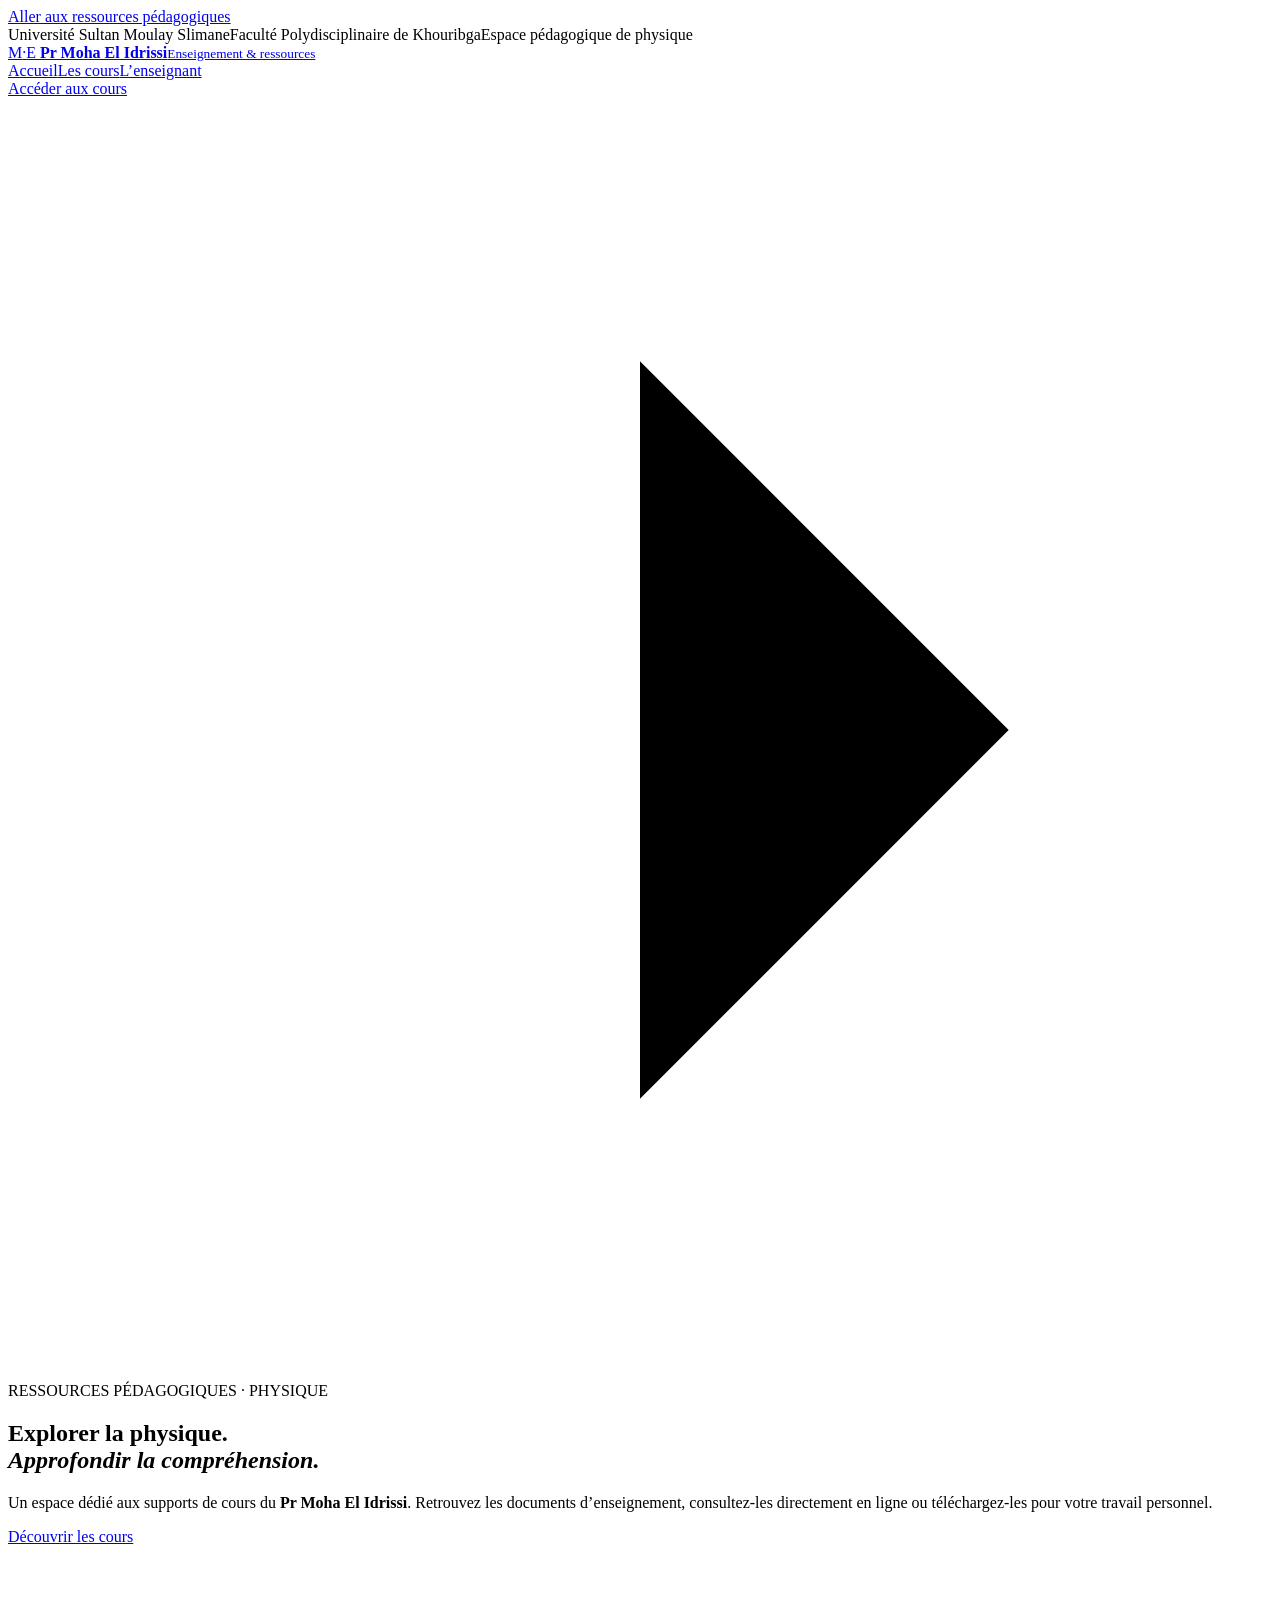
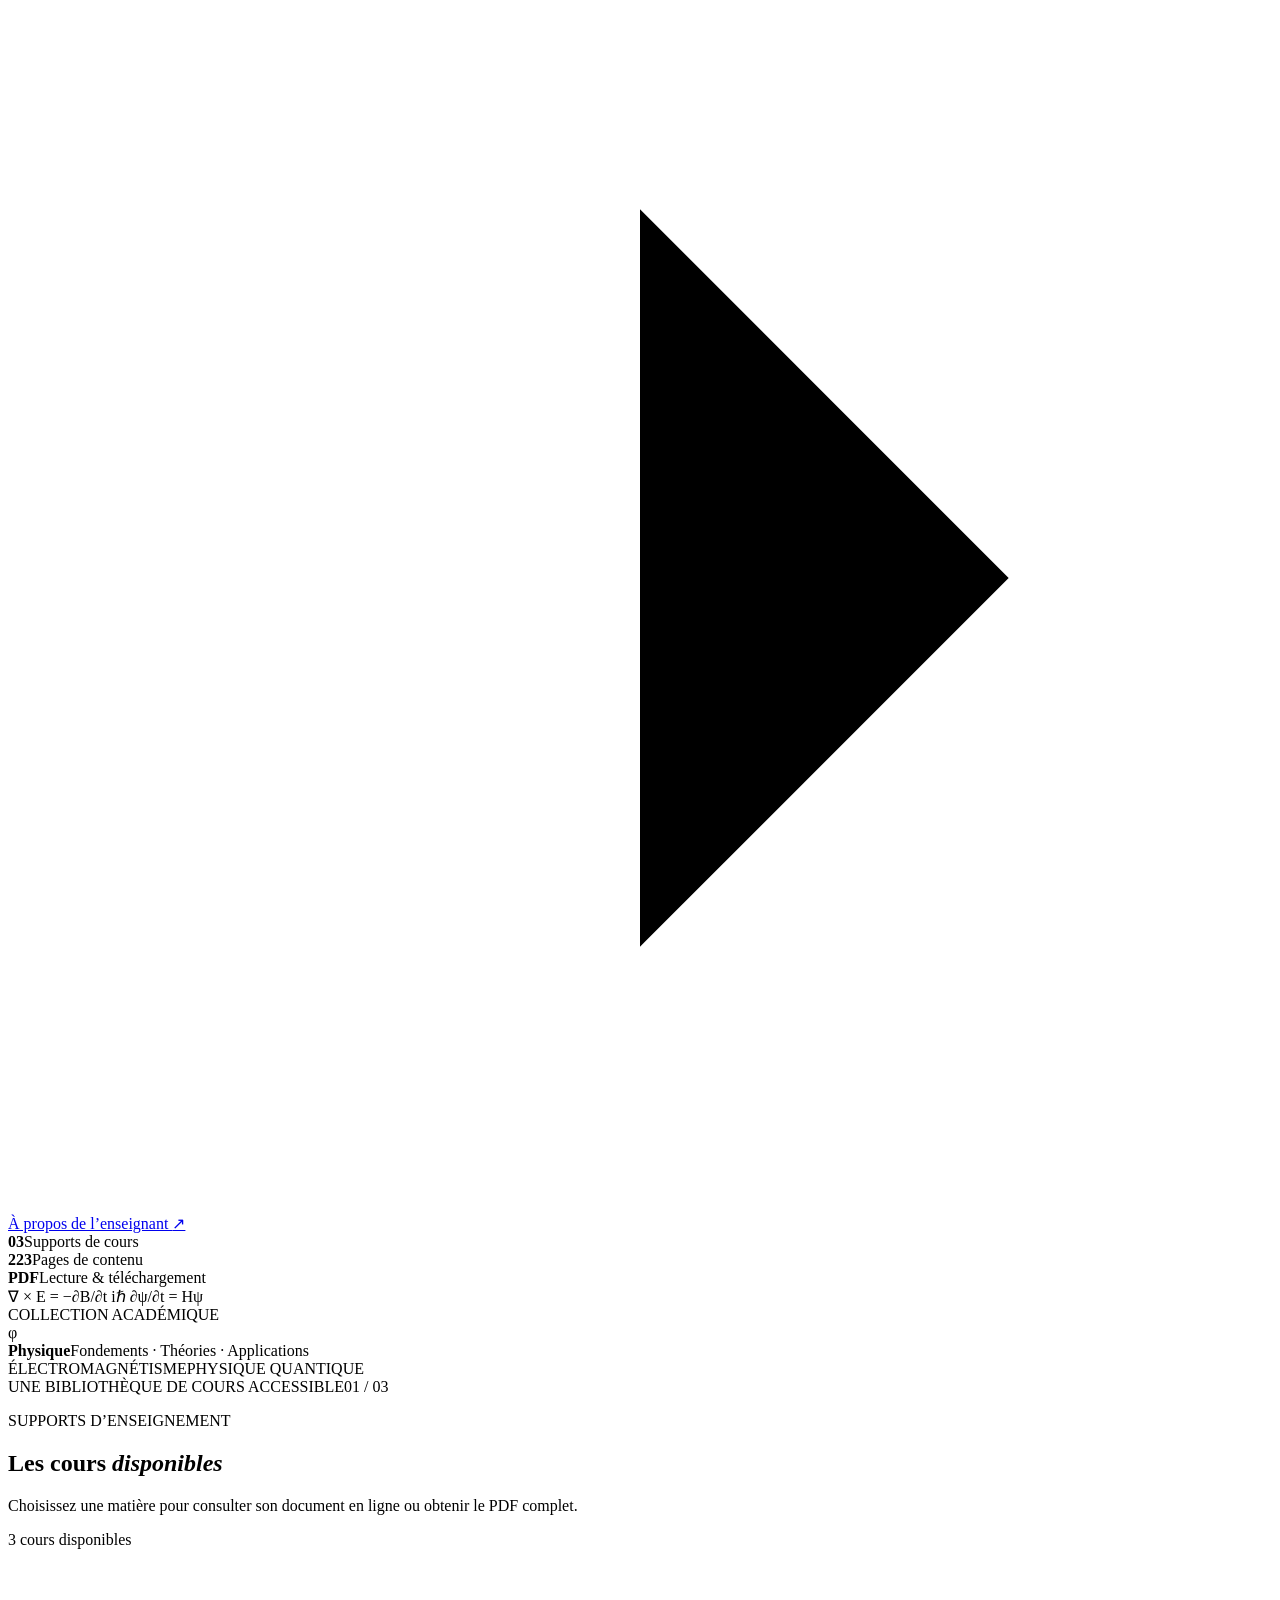
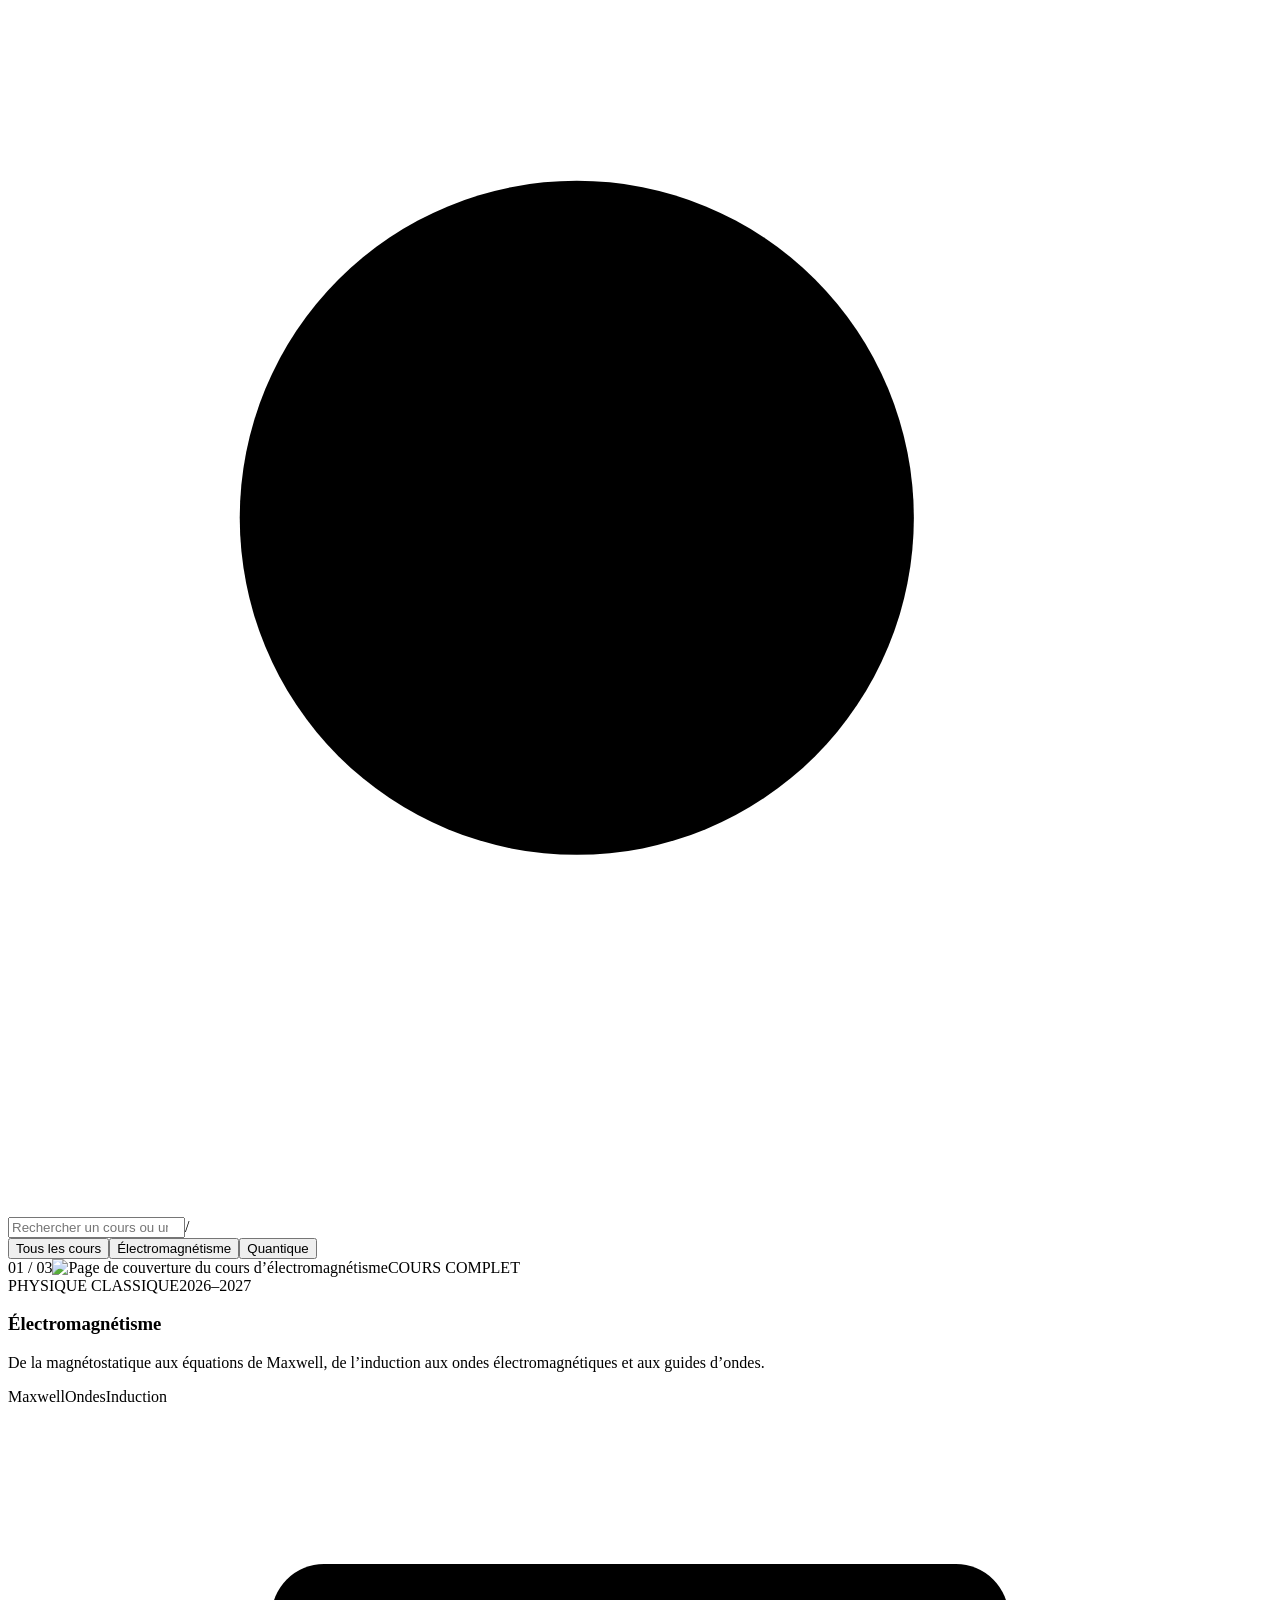
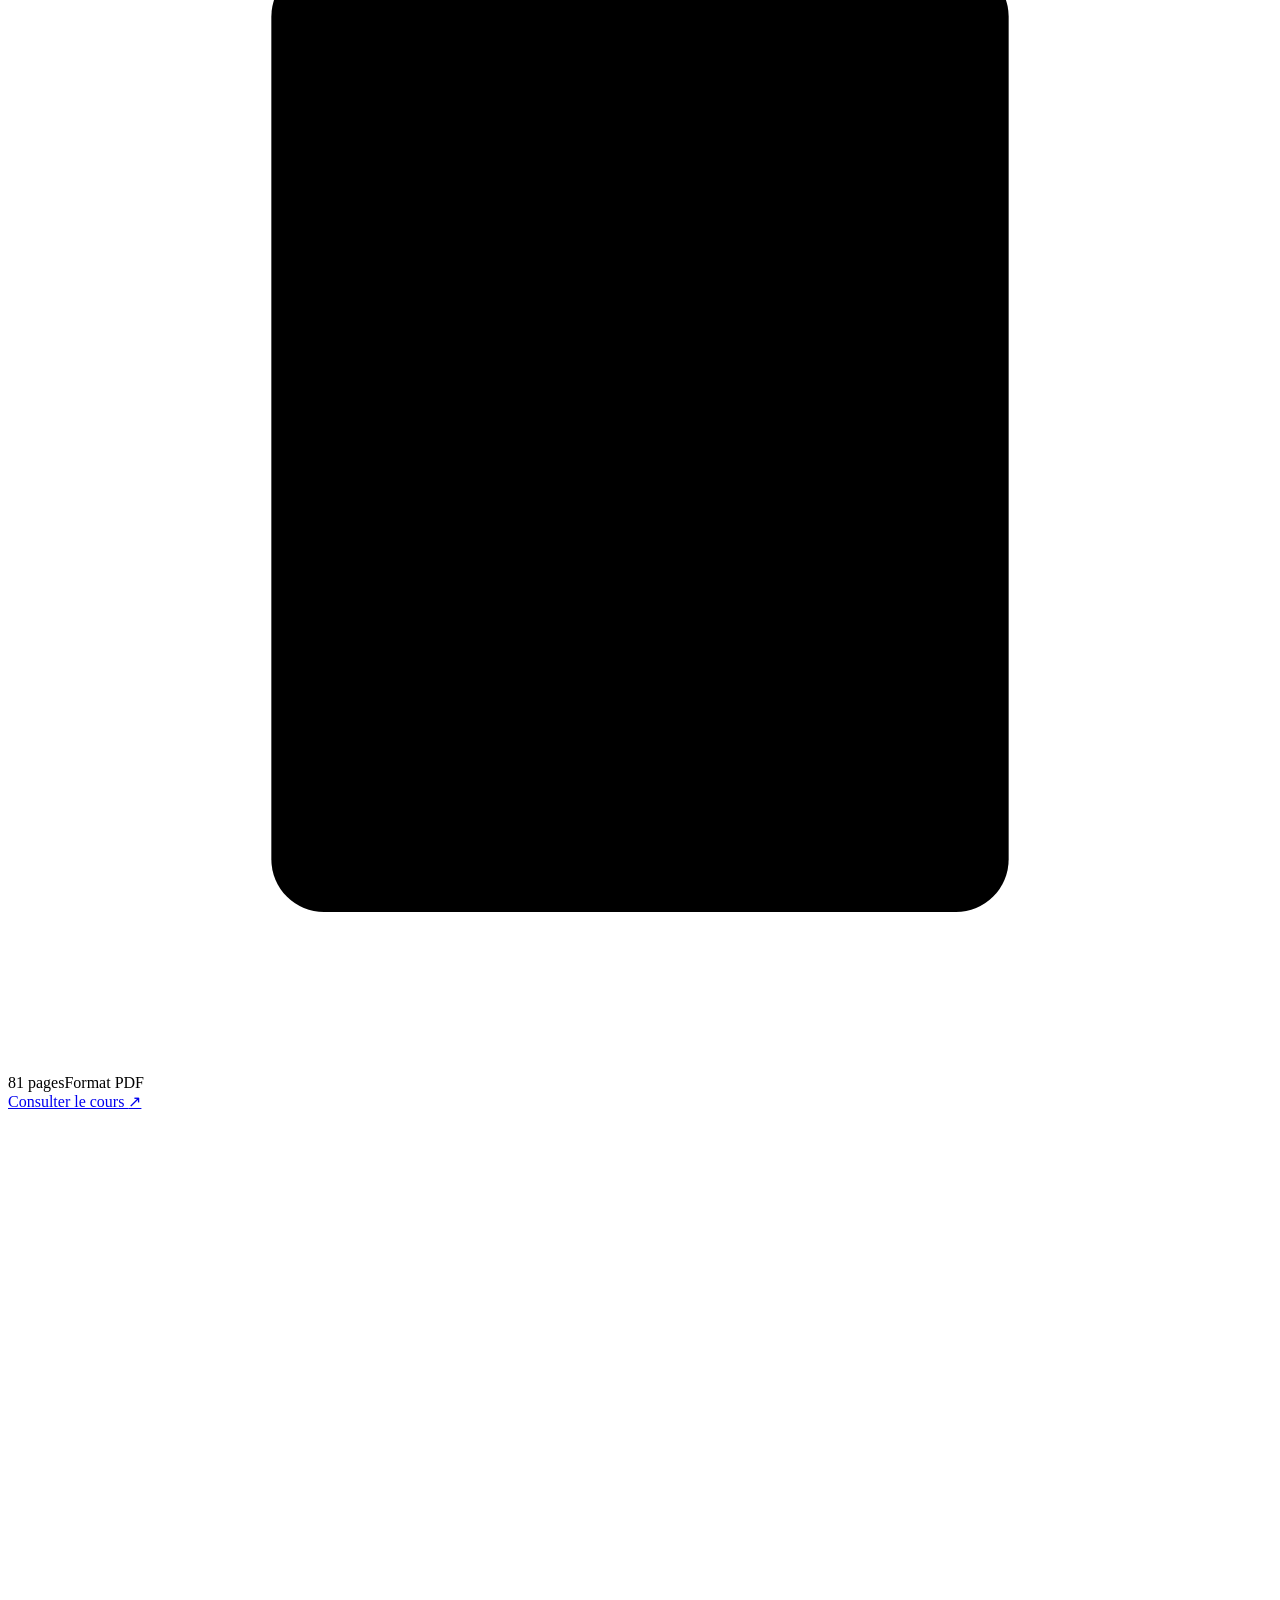
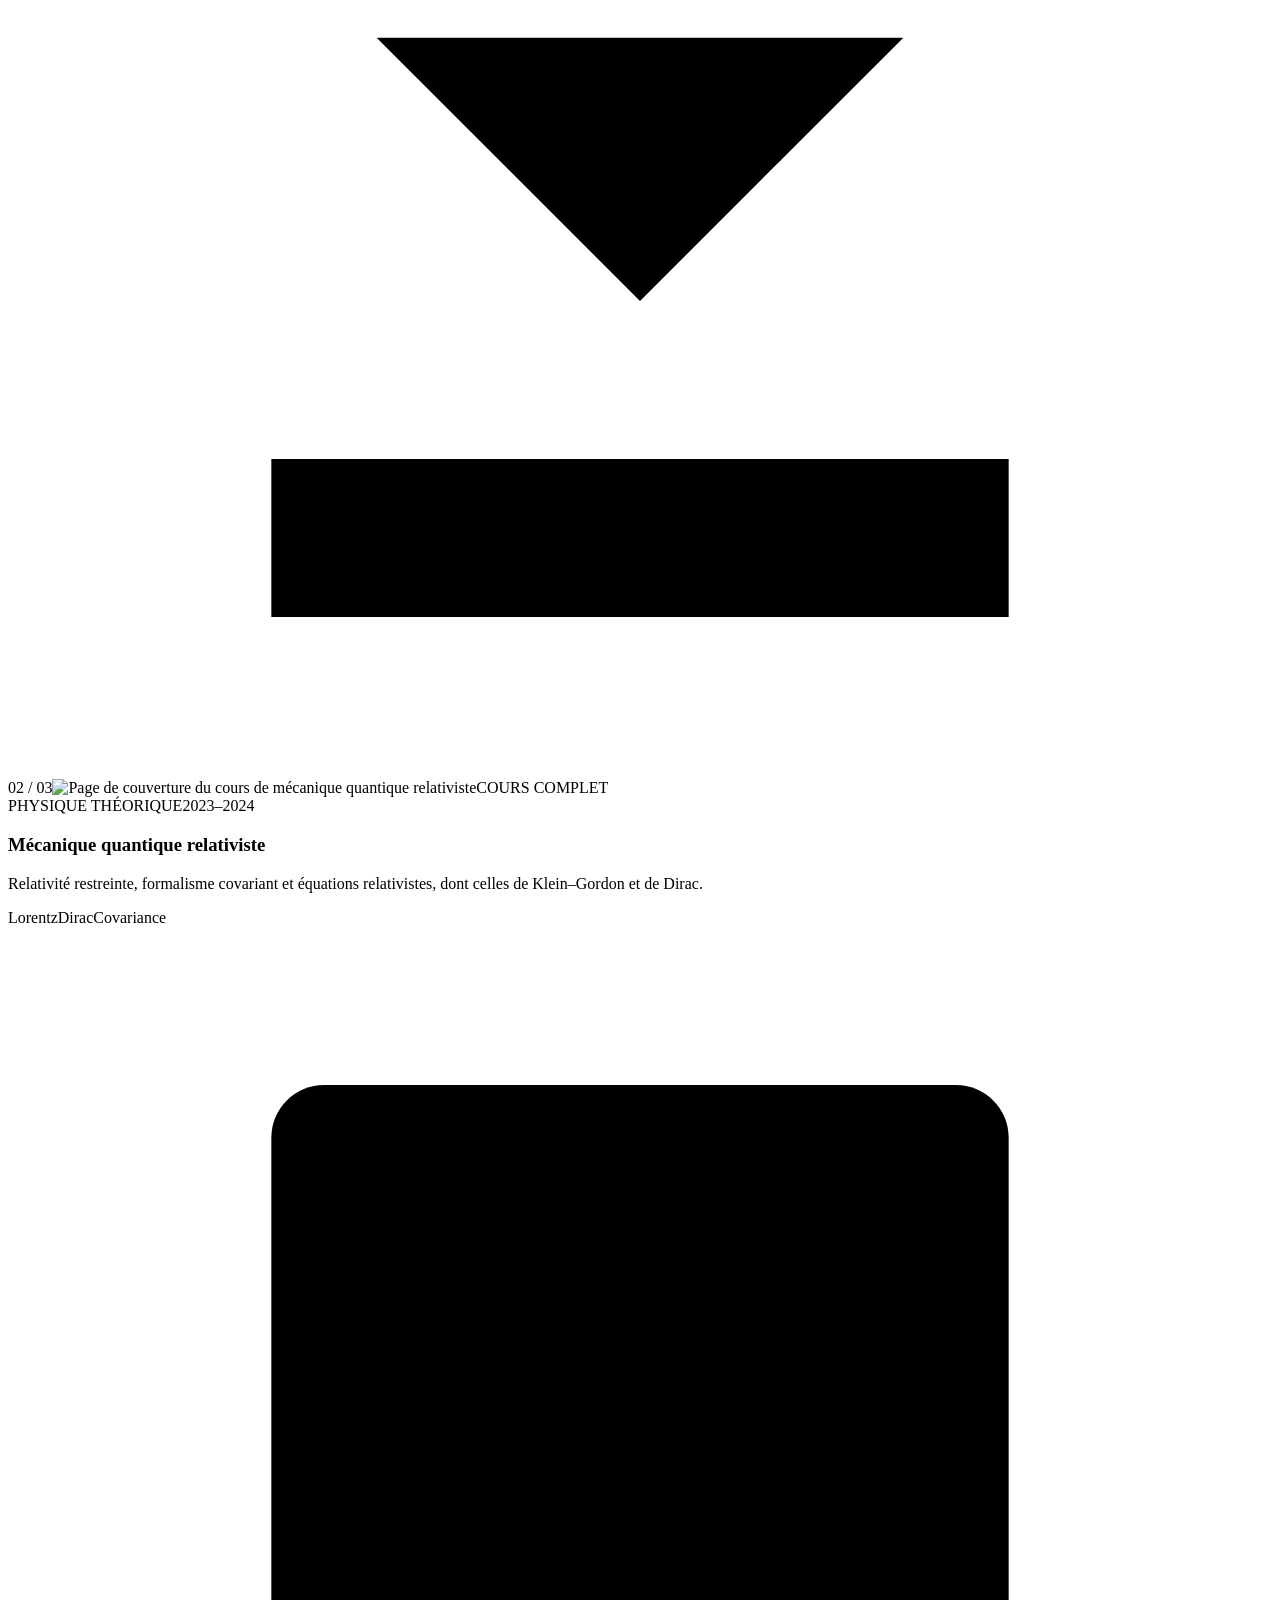
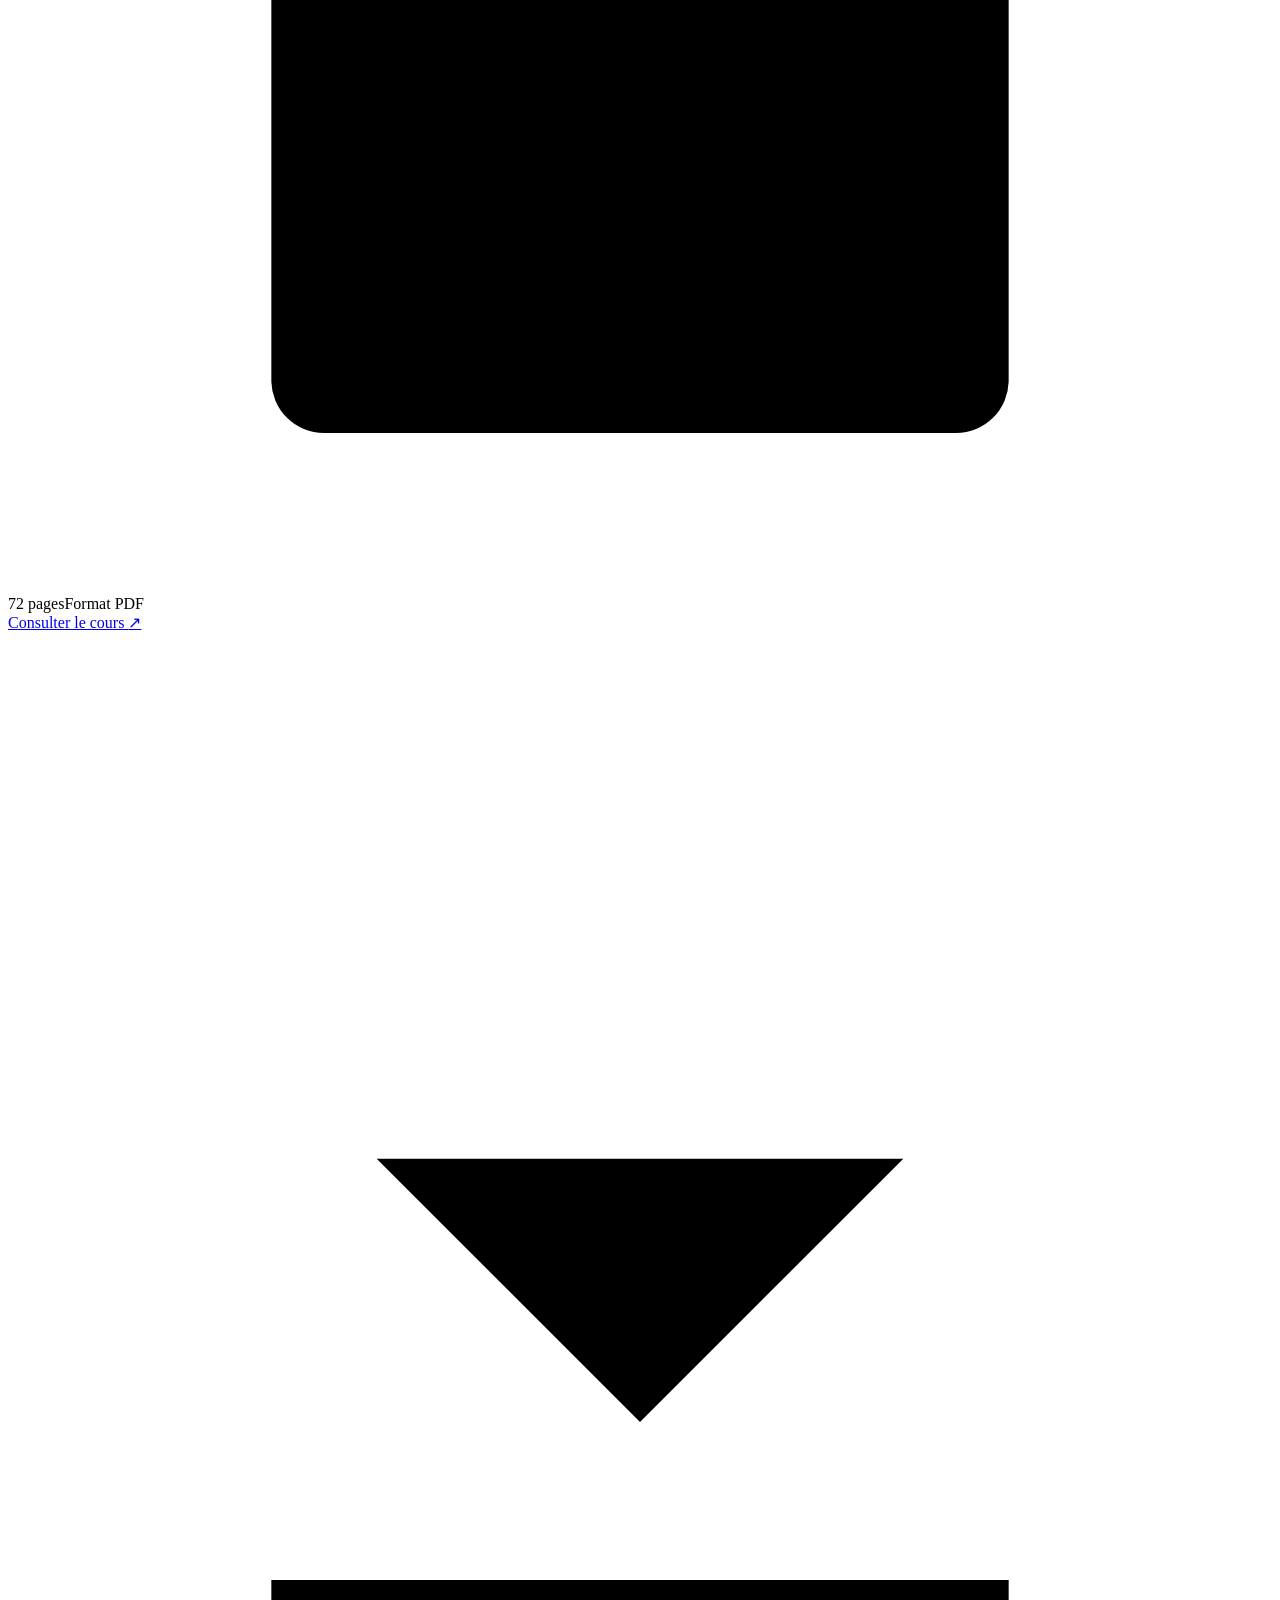
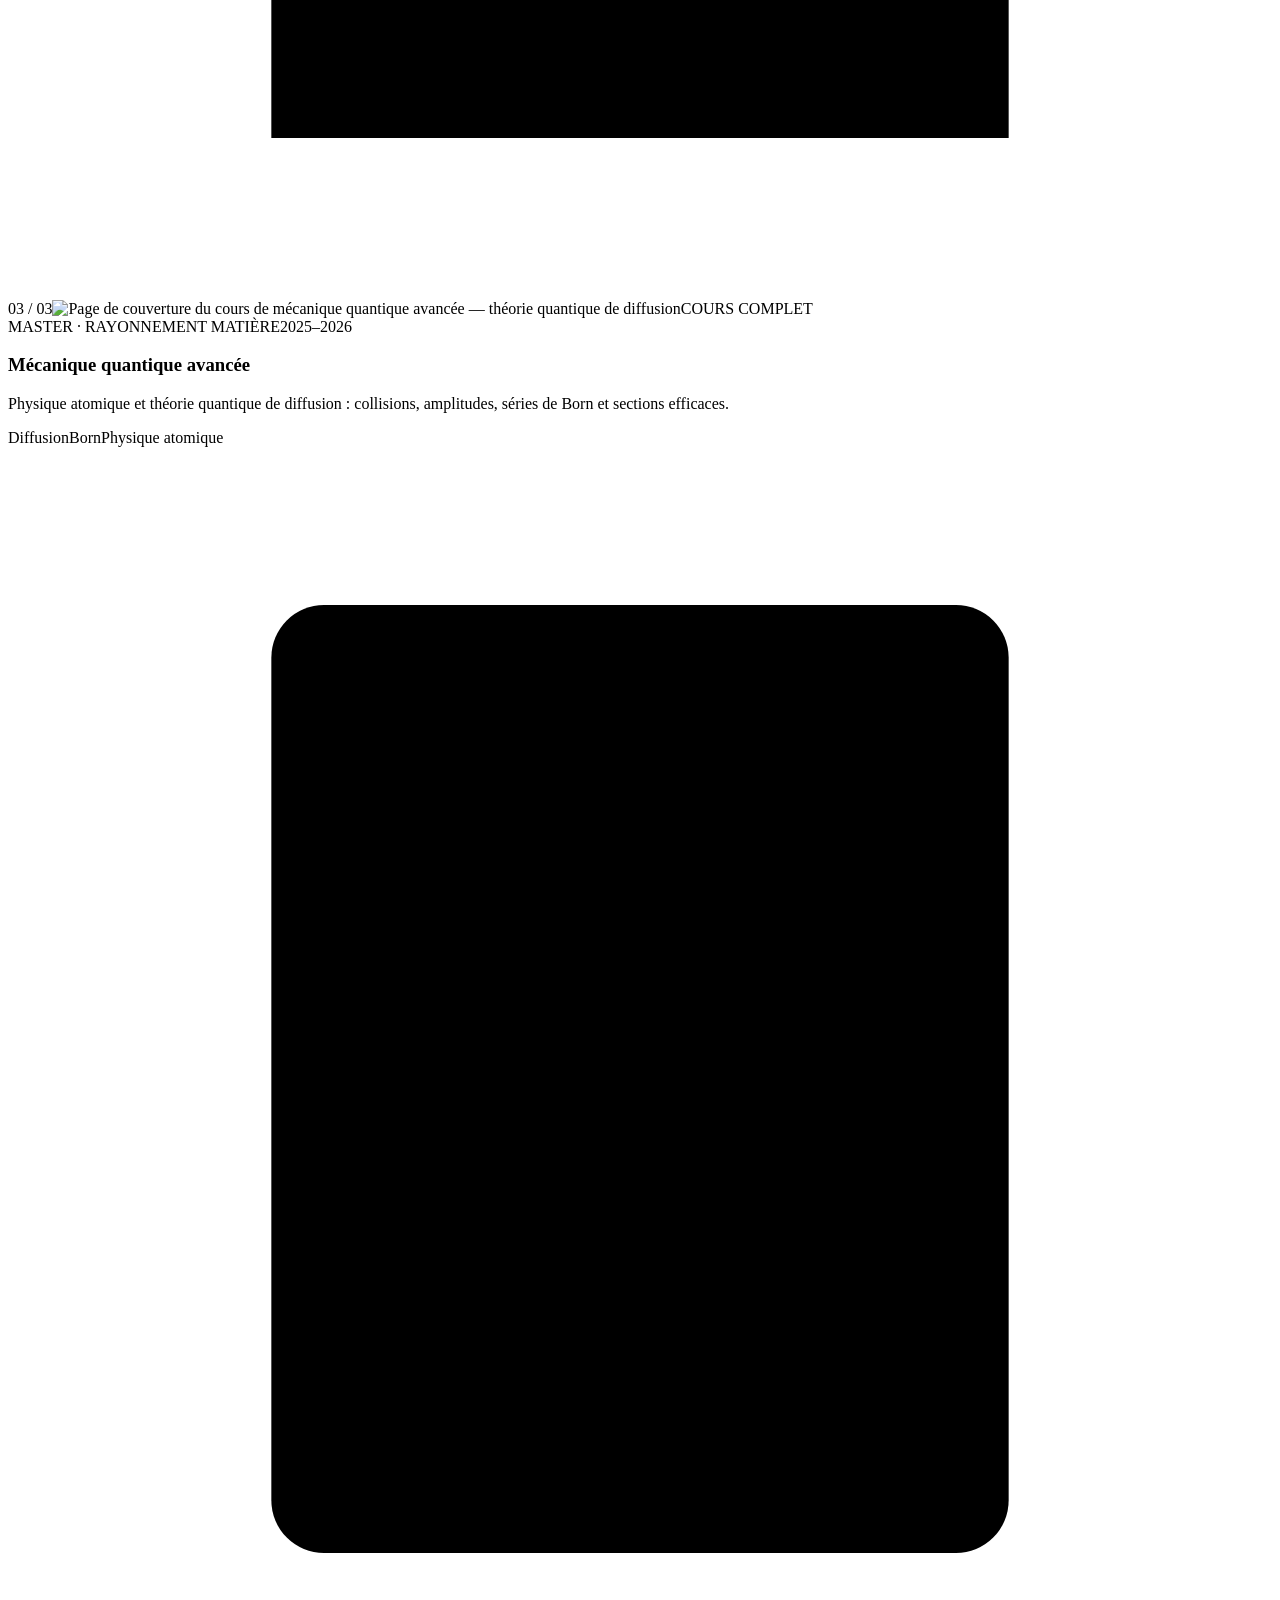
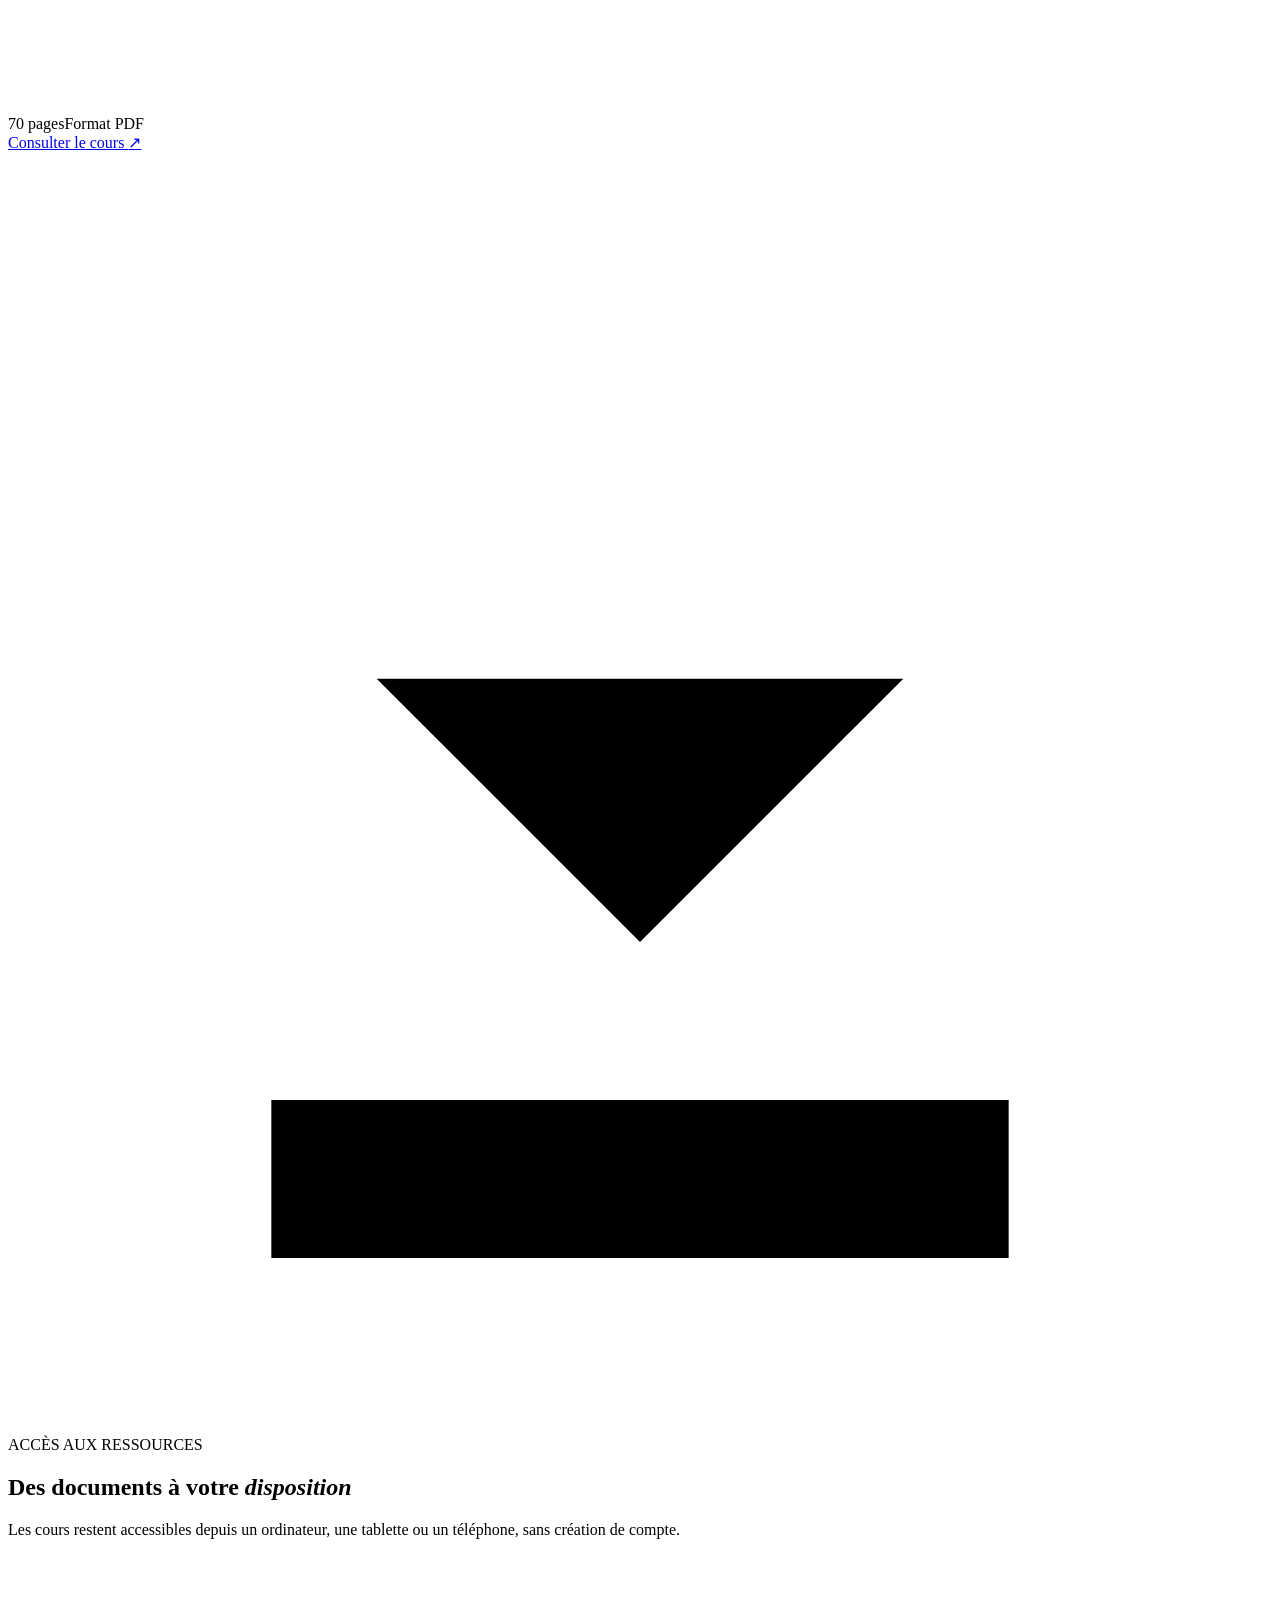
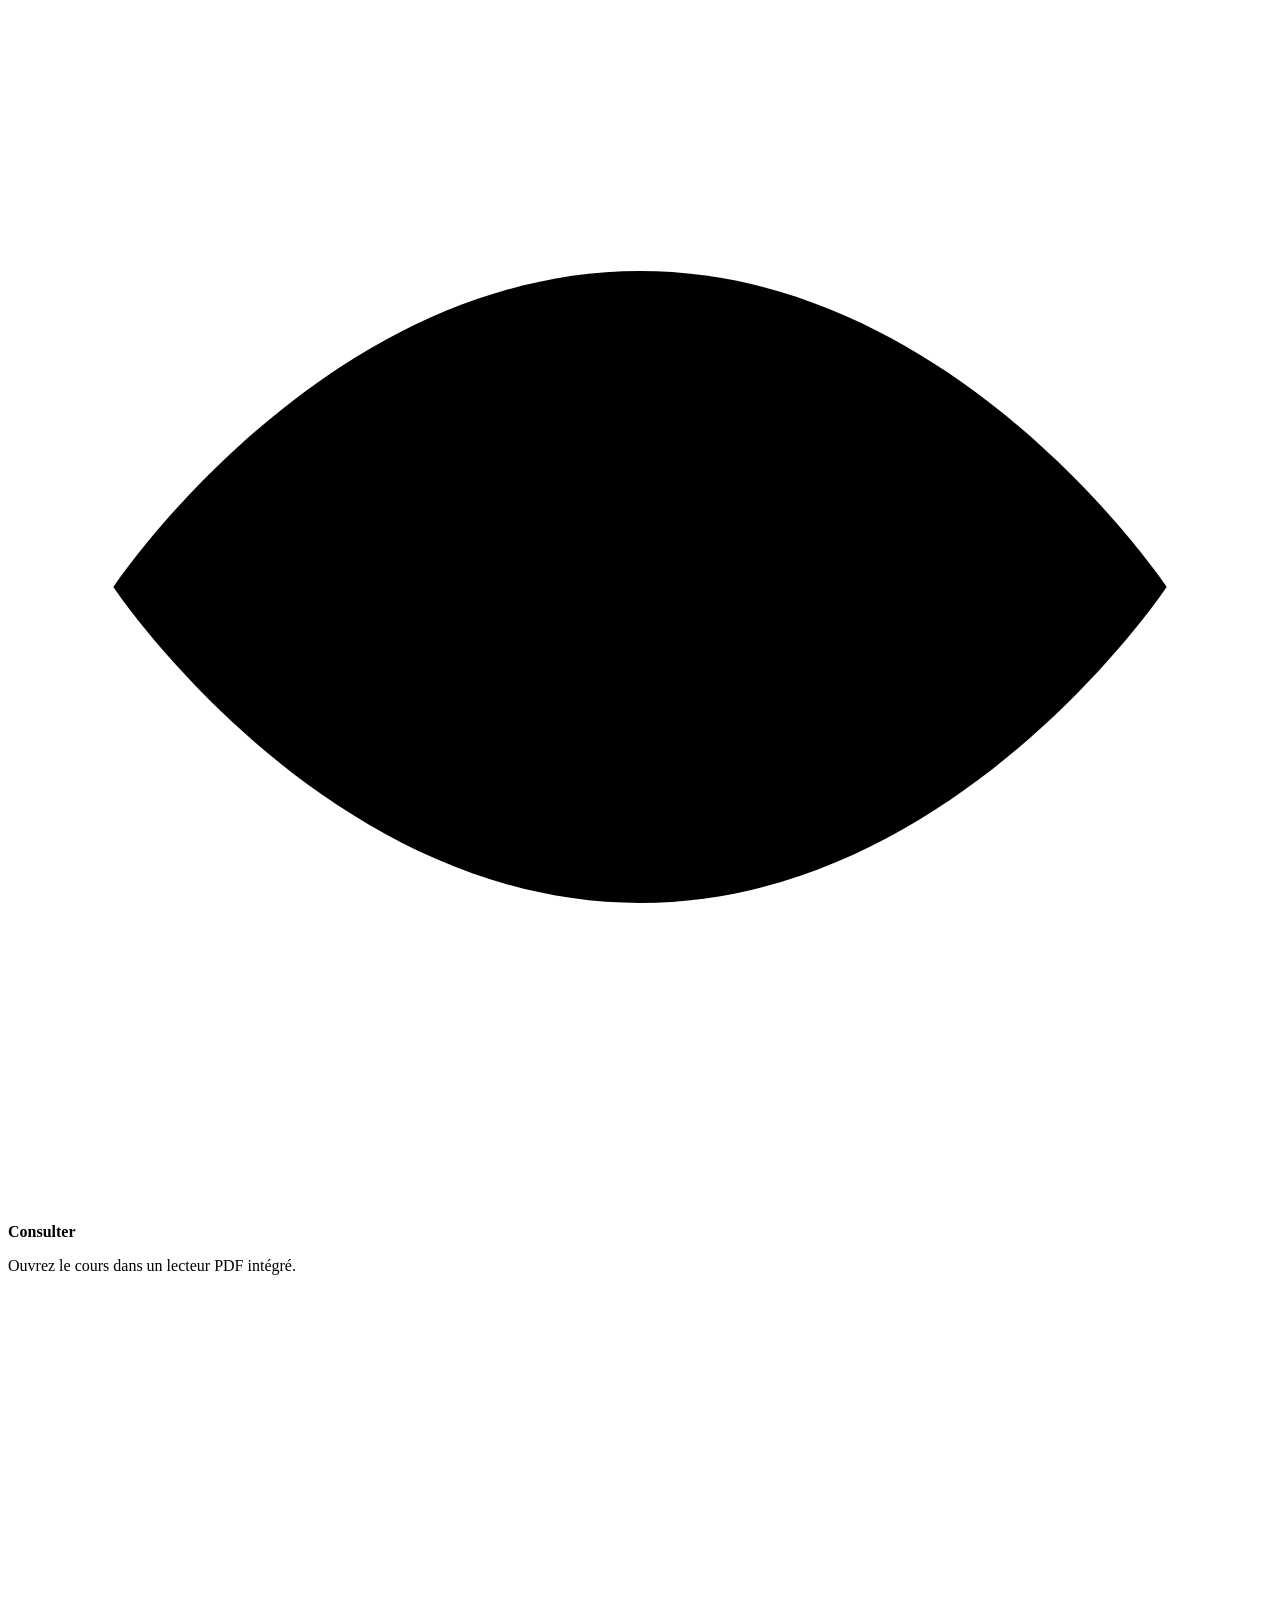
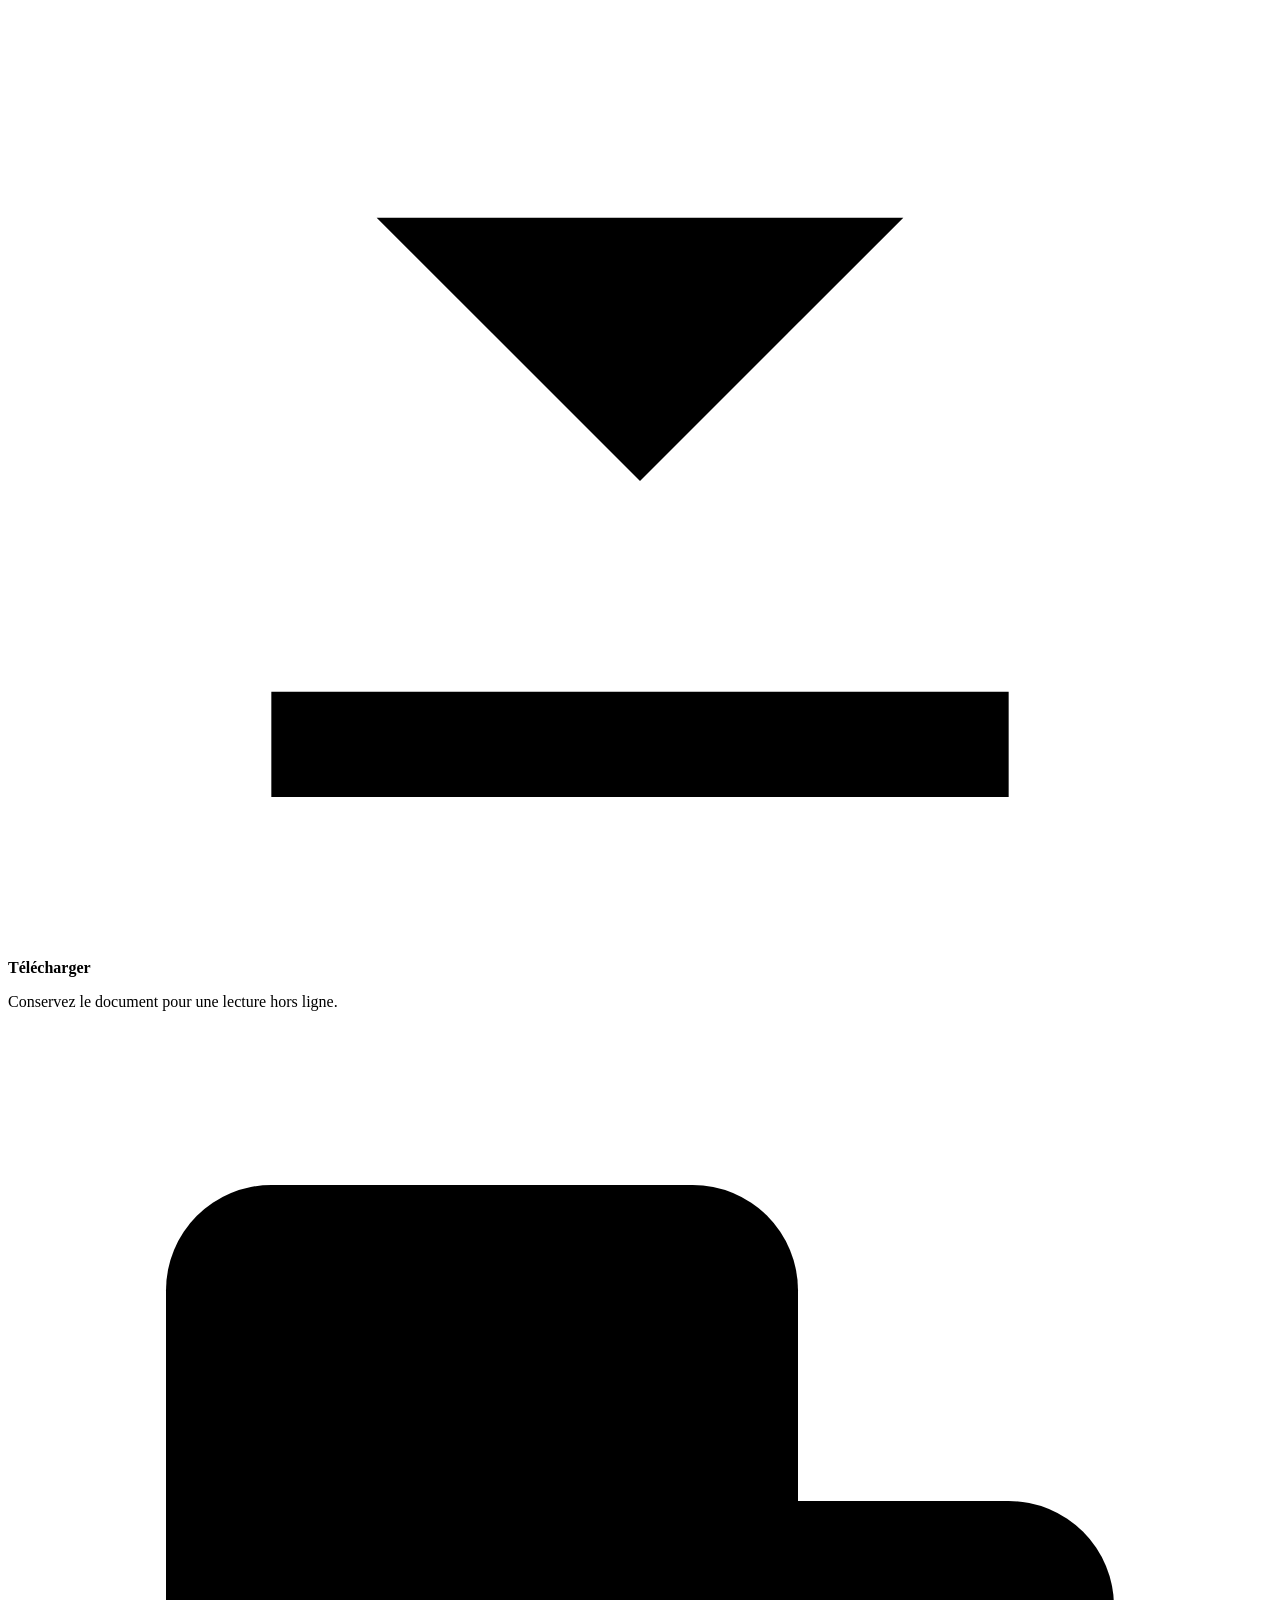
==== index.html @ 34d7238b "Ajouter index.html du portail académique" ====
<!doctype html>
<html lang="fr">
<head>
  <meta charset="utf-8">
  <meta name="viewport" content="width=device-width, initial-scale=1">
  <meta name="theme-color" content="#10263f">
  <meta name="description" content="Ressources pédagogiques de physique du Pr Moha El Idrissi : électromagnétisme, mécanique quantique relativiste et mécanique quantique avancée. Consulter et télécharger les cours PDF.">
  <title>Pr Moha El Idrissi | Cours et ressources de physique</title>
  <link rel="icon" type="image/svg+xml" href="favicon.svg">
  <link rel="stylesheet" href="assets/style.css">
  <script src="assets/main.js" defer></script>
</head>
<body>
  <a class="skip-link" href="#cours">Aller aux ressources pédagogiques</a>
  <div class="topbar"><div class="container topbar-inner"><span>Université Sultan Moulay Slimane</span><span class="topbar-dot" aria-hidden="true"></span><span>Faculté Polydisciplinaire de Khouribga</span><span class="topbar-right">Espace pédagogique de physique</span></div></div>
  <header class="site-header">
    <nav class="container nav" aria-label="Navigation principale">
      <a class="brand" href="index.html" aria-label="Accueil — Pr Moha El Idrissi">
        <span class="brand-symbol" aria-hidden="true">M<span>·</span>E</span>
        <span class="brand-text"><strong>Pr Moha El Idrissi</strong><small>Enseignement &amp; ressources</small></span>
      </a>
      <div class="nav-links"><a href="#accueil">Accueil</a><a href="#cours">Les cours</a><a href="#enseignant">L’enseignant</a></div>
      <a class="nav-action" href="#cours">Accéder aux cours <svg viewBox="0 0 24 24" aria-hidden="true"><path d="m5 12h14m-7-7 7 7-7 7"/></svg></a>
    </nav>
  </header>
  <main>
    <section class="hero" id="accueil" aria-labelledby="hero-title">
      <div class="container hero-grid">
        <div class="hero-copy">
          <p class="eyebrow"><span class="eyebrow-line"></span> RESSOURCES PÉDAGOGIQUES · PHYSIQUE</p>
          <h1 id="hero-title">Explorer la physique.<br><em>Approfondir la compréhension.</em></h1>
          <p class="hero-description">Un espace dédié aux supports de cours du <strong>Pr Moha El Idrissi</strong>. Retrouvez les documents d’enseignement, consultez-les directement en ligne ou téléchargez-les pour votre travail personnel.</p>
          <div class="hero-cta"><a class="btn btn-primary" href="#cours">Découvrir les cours <svg viewBox="0 0 24 24" aria-hidden="true"><path d="m5 12h14m-7-7 7 7-7 7"/></svg></a><a class="text-link" href="#enseignant">À propos de l’enseignant <span aria-hidden="true">↗</span></a></div>
          <div class="hero-stats" aria-label="Ressources disponibles"><div><strong>03</strong><span>Supports de cours</span></div><div class="stat-divider"></div><div><strong>223</strong><span>Pages de contenu</span></div><div class="stat-divider"></div><div><strong>PDF</strong><span>Lecture &amp; téléchargement</span></div></div>
        </div>
        <div class="hero-art" aria-label="Illustration de la collection de cours de physique">
          <div class="science-grid" aria-hidden="true"></div>
          <div class="orbit orbit-one" aria-hidden="true"></div><div class="orbit orbit-two" aria-hidden="true"></div>
          <span class="hero-formula hero-formula-one" aria-hidden="true">∇ × E = −∂B/∂t</span>
          <span class="hero-formula hero-formula-two" aria-hidden="true">iℏ ∂ψ/∂t = Hψ</span>
          <div class="hero-art-center"><span class="hero-art-mini">COLLECTION ACADÉMIQUE</span><div class="hero-art-icon" aria-hidden="true">φ</div><strong>Physique</strong><span>Fondements · Théories · Applications</span></div>
          <span class="art-corner art-corner-tl" aria-hidden="true"></span><span class="art-corner art-corner-br" aria-hidden="true"></span>
          <div class="hero-art-foot"><span>ÉLECTROMAGNÉTISME</span><span>PHYSIQUE QUANTIQUE</span></div>
        </div>
      </div>
    </section>
    <div class="section-rule container"><span>UNE BIBLIOTHÈQUE DE COURS ACCESSIBLE</span><span class="rule-line" aria-hidden="true"></span><span>01 / 03</span></div>
    <section class="courses-section" id="cours" aria-labelledby="courses-title">
      <div class="container">
        <div class="section-header"><div><p class="section-kicker">SUPPORTS D’ENSEIGNEMENT</p><h2 id="courses-title">Les cours <em>disponibles</em></h2><p>Choisissez une matière pour consulter son document en ligne ou obtenir le PDF complet.</p></div><div class="course-count"><span class="count-dot"></span><span id="results-count">3 cours disponibles</span></div></div>
        <div class="controls"><label class="search-box" for="course-search"><svg viewBox="0 0 24 24" aria-hidden="true"><circle cx="10.8" cy="10.8" r="6.4"/><path d="m16 16 5 5"/></svg><input id="course-search" type="search" placeholder="Rechercher un cours ou un thème…" autocomplete="off"><span class="keyboard-tip" aria-hidden="true">/</span></label><div class="filter-tabs" role="group" aria-label="Filtrer les cours"><button class="filter is-active" data-filter="tous" aria-pressed="true">Tous les cours</button><button class="filter" data-filter="electromagnetisme" aria-pressed="false">Électromagnétisme</button><button class="filter" data-filter="quantique" aria-pressed="false">Quantique</button></div></div>
        <div class="courses-grid" id="courses-grid">
          <article class="course-card" data-category="electromagnetisme" data-search="électromagnétisme electromagnetisme magnétostatique induction maxwell ondes optique guide d'ondes diélectrique">
            <div class="card-cover card-cover-blue"><span class="cover-index">01 / 03</span><img src="assets/couverture-electromagnetisme.svg" alt="Page de couverture du cours d’électromagnétisme" loading="lazy" width="565" height="800"><span class="cover-badge">COURS COMPLET</span></div>
            <div class="card-body"><div class="card-topline"><span class="discipline">PHYSIQUE CLASSIQUE</span><span class="year">2026–2027</span></div><h3>Électromagnétisme</h3><p>De la magnétostatique aux équations de Maxwell, de l’induction aux ondes électromagnétiques et aux guides d’ondes.</p><div class="tags"><span>Maxwell</span><span>Ondes</span><span>Induction</span></div><div class="card-meta"><span><svg viewBox="0 0 24 24" aria-hidden="true"><rect x="5" y="3" width="14" height="18" rx="1"/><path d="M8 8h8M8 12h8"/></svg> 81 pages</span><span>Format PDF</span></div><div class="card-actions"><a class="card-read" href="lecteur.html?cours=electromagnetisme">Consulter le cours <span aria-hidden="true">↗</span></a><a class="download-icon" href="ressources/cours-electromagnetisme.pdf" download="Cours_Electromagnetisme_Pr_Moha_El_Idrissi.pdf" aria-label="Télécharger le cours d’électromagnétisme au format PDF" title="Télécharger le PDF"><svg viewBox="0 0 24 24" aria-hidden="true"><path d="M12 3v12m-5-5 5 5 5-5M5 18v3h14v-3"/></svg></a></div></div>
          </article>
          <article class="course-card" data-category="quantique" data-search="mécanique quantique relativiste relativité restreinte transformations de lorentz formalisme covariant dirac klein gordon proca weyl">
            <div class="card-cover card-cover-lavender"><span class="cover-index">02 / 03</span><img src="assets/couverture-quantique-relativiste.svg" alt="Page de couverture du cours de mécanique quantique relativiste" loading="lazy" width="565" height="800"><span class="cover-badge">COURS COMPLET</span></div>
            <div class="card-body"><div class="card-topline"><span class="discipline">PHYSIQUE THÉORIQUE</span><span class="year">2023–2024</span></div><h3>Mécanique quantique relativiste</h3><p>Relativité restreinte, formalisme covariant et équations relativistes, dont celles de Klein–Gordon et de Dirac.</p><div class="tags"><span>Lorentz</span><span>Dirac</span><span>Covariance</span></div><div class="card-meta"><span><svg viewBox="0 0 24 24" aria-hidden="true"><rect x="5" y="3" width="14" height="18" rx="1"/><path d="M8 8h8M8 12h8"/></svg> 72 pages</span><span>Format PDF</span></div><div class="card-actions"><a class="card-read" href="lecteur.html?cours=quantique-relativiste">Consulter le cours <span aria-hidden="true">↗</span></a><a class="download-icon" href="ressources/cours-mecanique-quantique-relativiste.pdf" download="Cours_Mecanique_Quantique_Relativiste_Pr_Moha_El_Idrissi.pdf" aria-label="Télécharger le cours de mécanique quantique relativiste au format PDF" title="Télécharger le PDF"><svg viewBox="0 0 24 24" aria-hidden="true"><path d="M12 3v12m-5-5 5 5 5-5M5 18v3h14v-3"/></svg></a></div></div>
          </article>
          <article class="course-card" data-category="quantique" data-search="mécanique quantique avancée theorie theorie quantique de diffusion physique atomique hydrogen schrödinger collision section efficace born lippmann schwinger rayonnement matière">
            <div class="card-cover card-cover-sand"><span class="cover-index">03 / 03</span><img src="assets/couverture-quantique-avancee.svg" alt="Page de couverture du cours de mécanique quantique avancée — théorie quantique de diffusion" loading="lazy" width="565" height="800"><span class="cover-badge">COURS COMPLET</span></div>
            <div class="card-body"><div class="card-topline"><span class="discipline">MASTER · RAYONNEMENT MATIÈRE</span><span class="year">2025–2026</span></div><h3>Mécanique quantique avancée</h3><p>Physique atomique et théorie quantique de diffusion : collisions, amplitudes, séries de Born et sections efficaces.</p><div class="tags"><span>Diffusion</span><span>Born</span><span>Physique atomique</span></div><div class="card-meta"><span><svg viewBox="0 0 24 24" aria-hidden="true"><rect x="5" y="3" width="14" height="18" rx="1"/><path d="M8 8h8M8 12h8"/></svg> 70 pages</span><span>Format PDF</span></div><div class="card-actions"><a class="card-read" href="lecteur.html?cours=quantique-avancee">Consulter le cours <span aria-hidden="true">↗</span></a><a class="download-icon" href="ressources/cours-mecanique-quantique-avancee.pdf" download="Cours_Mecanique_Quantique_Avancee_Pr_Moha_El_Idrissi.pdf" aria-label="Télécharger le cours de mécanique quantique avancée au format PDF" title="Télécharger le PDF"><svg viewBox="0 0 24 24" aria-hidden="true"><path d="M12 3v12m-5-5 5 5 5-5M5 18v3h14v-3"/></svg></a></div></div>
          </article>
        </div>
        <p class="empty-results" id="empty-results" hidden>Aucun cours ne correspond à cette recherche. Essayez un autre terme.</p>
      </div>
    </section>
    <section class="usage-section" aria-labelledby="usage-title"><div class="container"><div class="usage-top"><div><p class="section-kicker">ACCÈS AUX RESSOURCES</p><h2 id="usage-title">Des documents à votre <em>disposition</em></h2></div><p>Les cours restent accessibles depuis un ordinateur, une tablette ou un téléphone, sans création de compte.</p></div><div class="usage-grid"><div class="usage-item"><div class="usage-icon"><svg viewBox="0 0 24 24" aria-hidden="true"><path d="M2 12s4-6 10-6 10 6 10 6-4 6-10 6-10-6-10-6Z"/><circle cx="12" cy="12" r="3"/></svg></div><div><strong>Consulter</strong><p>Ouvrez le cours dans un lecteur PDF intégré.</p></div></div><div class="usage-item"><div class="usage-icon"><svg viewBox="0 0 24 24" aria-hidden="true"><path d="M12 3v12m-5-5 5 5 5-5M5 19v2h14v-2"/></svg></div><div><strong>Télécharger</strong><p>Conservez le document pour une lecture hors ligne.</p></div></div><div class="usage-item"><div class="usage-icon"><svg viewBox="0 0 24 24" aria-hidden="true"><rect x="9" y="9" width="12" height="12" rx="2"/><path d="M15 9V5a2 2 0 0 0-2-2H5a2 2 0 0 0-2 2v8a2 2 0 0 0 2 2h4"/></svg></div><div><strong>Partager</strong><p>Transmettez le lien du cours à vos collègues ou étudiants.</p></div></div></div></div></section>
    <section class="about-section" id="enseignant" aria-labelledby="about-title"><div class="container about-grid"><div class="about-symbol" aria-hidden="true"><span>ME</span><small>PHYSIQUE · ENSEIGNEMENT</small></div><div class="about-copy"><p class="section-kicker">L’ENSEIGNANT</p><h2 id="about-title">Pr Moha El Idrissi</h2><p class="about-role">Enseignant-chercheur · Département de Physique-Chimie</p><p>Les supports présentés sur ce portail sont attribués au Pr Moha El Idrissi et portent sur l’électromagnétisme et la mécanique quantique. Les années universitaires indiquées correspondent aux versions fournies.</p><div class="affiliation"><svg viewBox="0 0 24 24" aria-hidden="true"><path d="m3 9 9-5 9 5M5 10v8m5-8v8m4-8v8m5-8v8M3 21h18M2 9h20"/></svg><span>Université Sultan Moulay Slimane<br><strong>Faculté Polydisciplinaire de Khouribga</strong></span></div></div></div></section>
  </main>
  <footer class="footer"><div class="container footer-grid"><div><a class="footer-brand" href="index.html">M<span>·</span>E <small>Pr Moha El Idrissi</small></a><p>Portail de ressources pédagogiques en physique.<br>Documents consultables et téléchargeables au format PDF.</p></div><div class="footer-links"><a href="#cours">Les cours</a><a href="#enseignant">L’enseignant</a><a href="#accueil">Haut de page ↑</a></div></div><div class="container footer-bottom"><span>Documents pédagogiques attribués au Pr Moha El Idrissi.</span><span>Site académique de consultation · <span id="current-year">2026</span></span></div></footer>
</body>
</html>
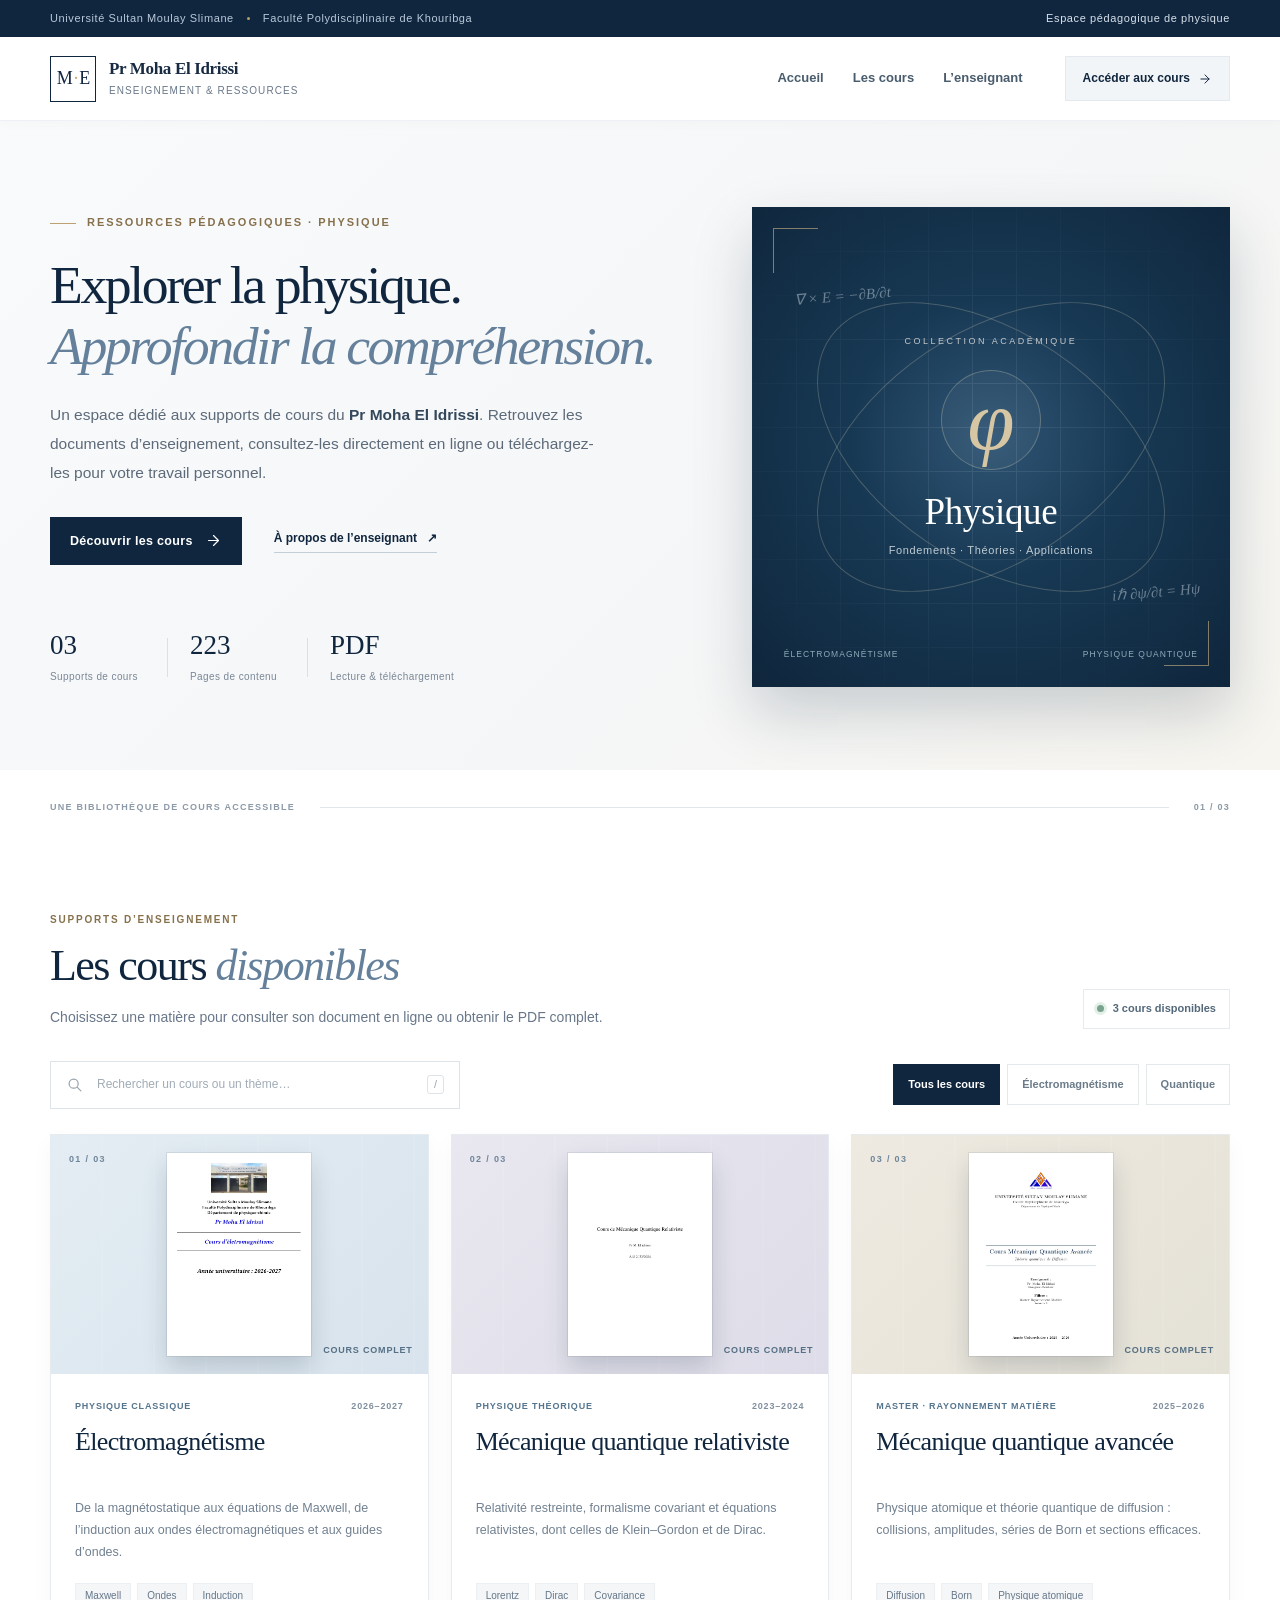
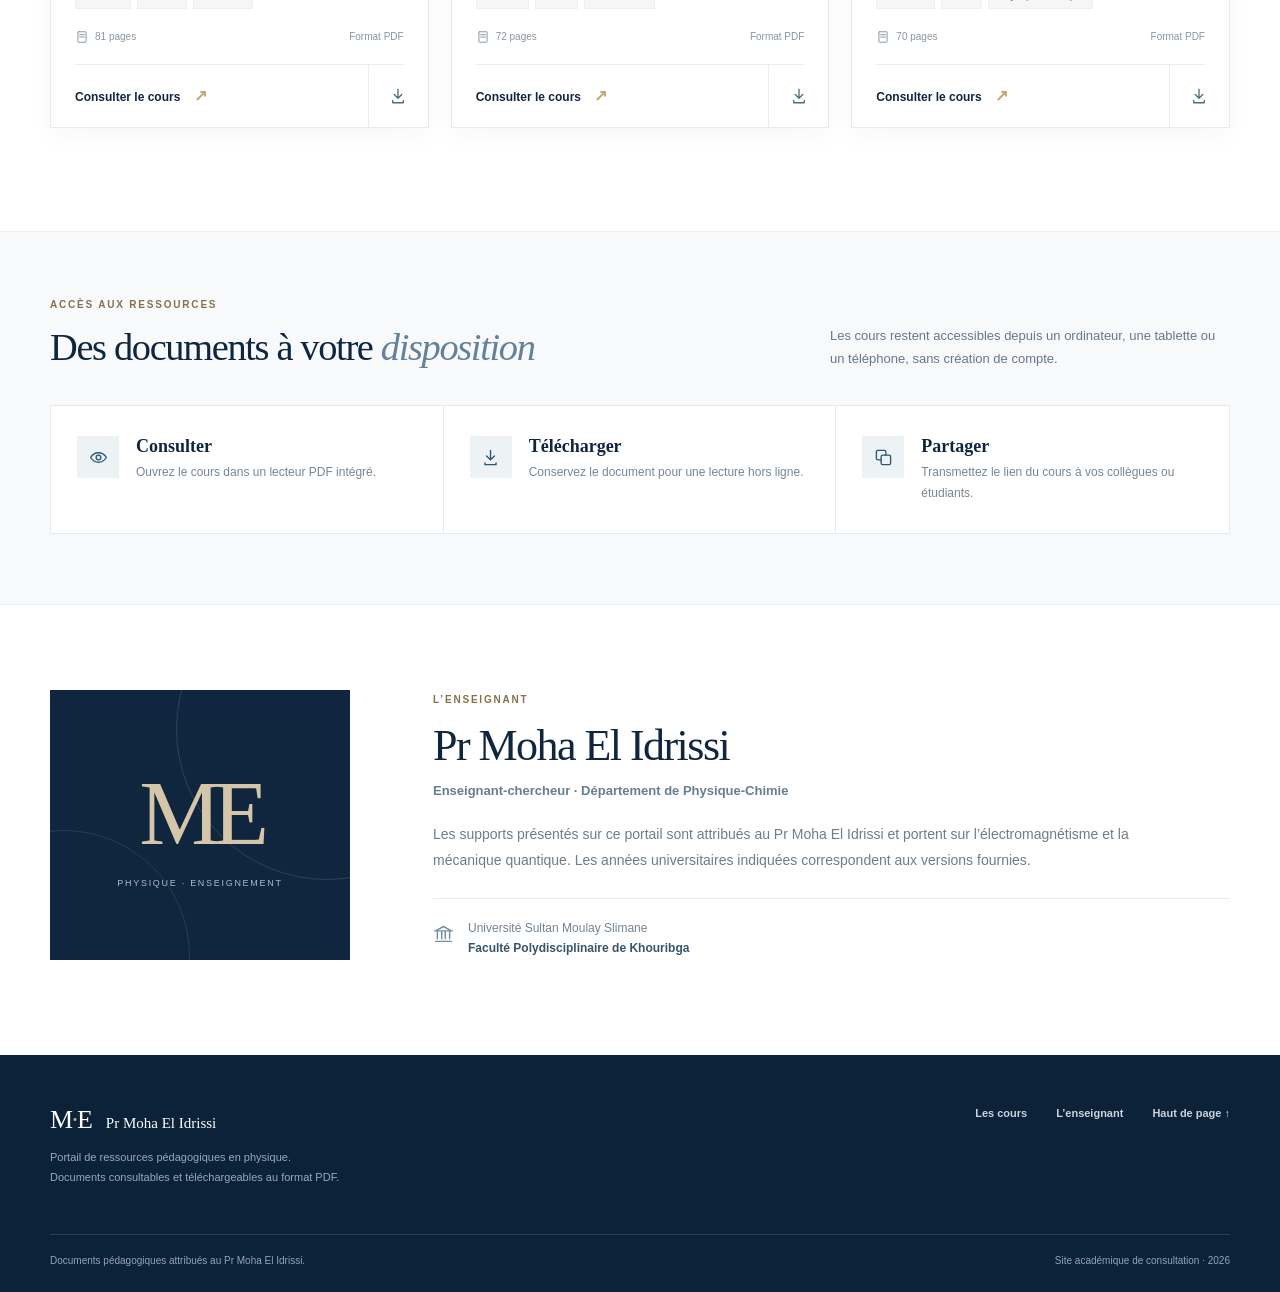
==== commit 0b364d81: "Finaliser le portail et le déploiement GitHub Pages" ====
--- a/index.html
+++ b/index.html
@@ -51,15 +51,15 @@
         <div class="controls"><label class="search-box" for="course-search"><svg viewBox="0 0 24 24" aria-hidden="true"><circle cx="10.8" cy="10.8" r="6.4"/><path d="m16 16 5 5"/></svg><input id="course-search" type="search" placeholder="Rechercher un cours ou un thème…" autocomplete="off"><span class="keyboard-tip" aria-hidden="true">/</span></label><div class="filter-tabs" role="group" aria-label="Filtrer les cours"><button class="filter is-active" data-filter="tous" aria-pressed="true">Tous les cours</button><button class="filter" data-filter="electromagnetisme" aria-pressed="false">Électromagnétisme</button><button class="filter" data-filter="quantique" aria-pressed="false">Quantique</button></div></div>
         <div class="courses-grid" id="courses-grid">
           <article class="course-card" data-category="electromagnetisme" data-search="électromagnétisme electromagnetisme magnétostatique induction maxwell ondes optique guide d'ondes diélectrique">
-            <div class="card-cover card-cover-blue"><span class="cover-index">01 / 03</span><img src="assets/couverture-electromagnetisme.svg" alt="Page de couverture du cours d’électromagnétisme" loading="lazy" width="565" height="800"><span class="cover-badge">COURS COMPLET</span></div>
+            <div class="card-cover card-cover-blue"><span class="cover-index">01 / 03</span><img src="assets/couverture-electromagnetisme.webp" alt="Page de couverture du cours d’électromagnétisme" loading="lazy" width="565" height="800"><span class="cover-badge">COURS COMPLET</span></div>
             <div class="card-body"><div class="card-topline"><span class="discipline">PHYSIQUE CLASSIQUE</span><span class="year">2026–2027</span></div><h3>Électromagnétisme</h3><p>De la magnétostatique aux équations de Maxwell, de l’induction aux ondes électromagnétiques et aux guides d’ondes.</p><div class="tags"><span>Maxwell</span><span>Ondes</span><span>Induction</span></div><div class="card-meta"><span><svg viewBox="0 0 24 24" aria-hidden="true"><rect x="5" y="3" width="14" height="18" rx="1"/><path d="M8 8h8M8 12h8"/></svg> 81 pages</span><span>Format PDF</span></div><div class="card-actions"><a class="card-read" href="lecteur.html?cours=electromagnetisme">Consulter le cours <span aria-hidden="true">↗</span></a><a class="download-icon" href="ressources/cours-electromagnetisme.pdf" download="Cours_Electromagnetisme_Pr_Moha_El_Idrissi.pdf" aria-label="Télécharger le cours d’électromagnétisme au format PDF" title="Télécharger le PDF"><svg viewBox="0 0 24 24" aria-hidden="true"><path d="M12 3v12m-5-5 5 5 5-5M5 18v3h14v-3"/></svg></a></div></div>
           </article>
           <article class="course-card" data-category="quantique" data-search="mécanique quantique relativiste relativité restreinte transformations de lorentz formalisme covariant dirac klein gordon proca weyl">
-            <div class="card-cover card-cover-lavender"><span class="cover-index">02 / 03</span><img src="assets/couverture-quantique-relativiste.svg" alt="Page de couverture du cours de mécanique quantique relativiste" loading="lazy" width="565" height="800"><span class="cover-badge">COURS COMPLET</span></div>
+            <div class="card-cover card-cover-lavender"><span class="cover-index">02 / 03</span><img src="assets/couverture-quantique-relativiste.webp" alt="Page de couverture du cours de mécanique quantique relativiste" loading="lazy" width="565" height="800"><span class="cover-badge">COURS COMPLET</span></div>
             <div class="card-body"><div class="card-topline"><span class="discipline">PHYSIQUE THÉORIQUE</span><span class="year">2023–2024</span></div><h3>Mécanique quantique relativiste</h3><p>Relativité restreinte, formalisme covariant et équations relativistes, dont celles de Klein–Gordon et de Dirac.</p><div class="tags"><span>Lorentz</span><span>Dirac</span><span>Covariance</span></div><div class="card-meta"><span><svg viewBox="0 0 24 24" aria-hidden="true"><rect x="5" y="3" width="14" height="18" rx="1"/><path d="M8 8h8M8 12h8"/></svg> 72 pages</span><span>Format PDF</span></div><div class="card-actions"><a class="card-read" href="lecteur.html?cours=quantique-relativiste">Consulter le cours <span aria-hidden="true">↗</span></a><a class="download-icon" href="ressources/cours-mecanique-quantique-relativiste.pdf" download="Cours_Mecanique_Quantique_Relativiste_Pr_Moha_El_Idrissi.pdf" aria-label="Télécharger le cours de mécanique quantique relativiste au format PDF" title="Télécharger le PDF"><svg viewBox="0 0 24 24" aria-hidden="true"><path d="M12 3v12m-5-5 5 5 5-5M5 18v3h14v-3"/></svg></a></div></div>
           </article>
           <article class="course-card" data-category="quantique" data-search="mécanique quantique avancée theorie theorie quantique de diffusion physique atomique hydrogen schrödinger collision section efficace born lippmann schwinger rayonnement matière">
-            <div class="card-cover card-cover-sand"><span class="cover-index">03 / 03</span><img src="assets/couverture-quantique-avancee.svg" alt="Page de couverture du cours de mécanique quantique avancée — théorie quantique de diffusion" loading="lazy" width="565" height="800"><span class="cover-badge">COURS COMPLET</span></div>
+            <div class="card-cover card-cover-sand"><span class="cover-index">03 / 03</span><img src="assets/couverture-quantique-avancee.webp" alt="Page de couverture du cours de mécanique quantique avancée — théorie quantique de diffusion" loading="lazy" width="565" height="800"><span class="cover-badge">COURS COMPLET</span></div>
             <div class="card-body"><div class="card-topline"><span class="discipline">MASTER · RAYONNEMENT MATIÈRE</span><span class="year">2025–2026</span></div><h3>Mécanique quantique avancée</h3><p>Physique atomique et théorie quantique de diffusion : collisions, amplitudes, séries de Born et sections efficaces.</p><div class="tags"><span>Diffusion</span><span>Born</span><span>Physique atomique</span></div><div class="card-meta"><span><svg viewBox="0 0 24 24" aria-hidden="true"><rect x="5" y="3" width="14" height="18" rx="1"/><path d="M8 8h8M8 12h8"/></svg> 70 pages</span><span>Format PDF</span></div><div class="card-actions"><a class="card-read" href="lecteur.html?cours=quantique-avancee">Consulter le cours <span aria-hidden="true">↗</span></a><a class="download-icon" href="ressources/cours-mecanique-quantique-avancee.pdf" download="Cours_Mecanique_Quantique_Avancee_Pr_Moha_El_Idrissi.pdf" aria-label="Télécharger le cours de mécanique quantique avancée au format PDF" title="Télécharger le PDF"><svg viewBox="0 0 24 24" aria-hidden="true"><path d="M12 3v12m-5-5 5 5 5-5M5 18v3h14v-3"/></svg></a></div></div>
           </article>
         </div>
@@ -71,4 +71,4 @@
   </main>
   <footer class="footer"><div class="container footer-grid"><div><a class="footer-brand" href="index.html">M<span>·</span>E <small>Pr Moha El Idrissi</small></a><p>Portail de ressources pédagogiques en physique.<br>Documents consultables et téléchargeables au format PDF.</p></div><div class="footer-links"><a href="#cours">Les cours</a><a href="#enseignant">L’enseignant</a><a href="#accueil">Haut de page ↑</a></div></div><div class="container footer-bottom"><span>Documents pédagogiques attribués au Pr Moha El Idrissi.</span><span>Site académique de consultation · <span id="current-year">2026</span></span></div></footer>
 </body>
-</html>+</html>
--- a/assets/style.css
+++ b/assets/style.css
@@ -0,0 +1,2 @@
+:root{--navy:#10263f;--navy2:#173a57;--ink:#182b42;--muted:#687789;--blue:#456b89;--gold:#c4a56f;--paper:#f7f8fa;--cream:#f6f1e9;--white:#fff;--line:#e2e8ee;--shadow:0 12px 32px rgba(17,42,65,.065);--serif:Georgia,'Times New Roman',serif;--sans:Inter,'Segoe UI',Arial,sans-serif}*{box-sizing:border-box}html{scroll-behavior:smooth;scroll-padding-top:94px}body{margin:0;color:var(--ink);font-family:var(--sans);font-size:15px;line-height:1.6;background:var(--white);-webkit-font-smoothing:antialiased}a{color:inherit;text-decoration:none}button,input{font:inherit}button{cursor:pointer}a:focus-visible,button:focus-visible,input:focus-visible{outline:3px solid var(--gold);outline-offset:3px}img{display:block;max-width:100%}svg{width:18px;height:18px;fill:none;stroke:currentColor;stroke-width:1.7;stroke-linecap:round;stroke-linejoin:round}h1,h2,h3,p{margin-top:0}.container{width:min(1180px,calc(100% - 64px));margin-inline:auto}.skip-link{position:fixed;left:16px;top:-80px;z-index:100;background:var(--white);padding:12px;border-radius:8px}.skip-link:focus{top:14px}.topbar{background:var(--navy);color:#b8c9d9;font-size:11px;letter-spacing:.055em}.topbar-inner{display:flex;align-items:center;gap:13px;min-height:37px}.topbar-dot{width:3px;height:3px;background:#b3a06a;border-radius:50%}.topbar-right{margin-left:auto;color:#d7e1ea}.site-header{background:rgba(255,255,255,.98);border-bottom:1px solid #edf0f4;position:sticky;top:0;z-index:20;box-shadow:0 3px 12px rgba(11,33,50,.025)}.nav{min-height:83px;display:flex;align-items:center;gap:42px}.brand{display:flex;align-items:center;gap:13px;min-width:max-content}.brand-symbol{display:inline-flex;align-items:center;justify-content:center;width:46px;height:46px;border:1px solid var(--navy);font:500 18px var(--serif);color:var(--navy);letter-spacing:-.06em}.brand-symbol span{color:var(--gold);padding:0 2px}.brand-text{display:flex;flex-direction:column;line-height:1.28}.brand-text strong{font:600 17px var(--serif);letter-spacing:-.02em}.brand-text small{font-size:10px;color:var(--muted);text-transform:uppercase;letter-spacing:.11em;margin-top:6px}.nav-links{margin-left:auto;display:flex;gap:29px;color:#495c6d;font-size:13px;font-weight:600}.nav-links a:hover,.text-link:hover,.footer-links a:hover{color:var(--gold)}.nav-action{display:flex;gap:8px;align-items:center;padding:12px 17px;background:#f2f5f7;font-size:12px;font-weight:700;color:var(--navy);border:1px solid #e3e9ee;transition:background .2s,color .2s}.nav-action:hover{background:var(--navy);color:white}.nav-action svg{width:14px;height:14px}.hero{background:linear-gradient(135deg,#f9fafb 0%,#f5f6f7 62%,#f7f5ef 100%);overflow:hidden}.hero-grid{display:grid;grid-template-columns:minmax(0,1.14fr) minmax(0,.86fr);gap:68px;align-items:center;padding-top:86px;padding-bottom:83px}.hero-copy{padding-top:5px}.eyebrow,.section-kicker{display:flex;align-items:center;gap:11px;font-size:11px;letter-spacing:.18em;font-weight:750;color:#86714c;margin-bottom:23px}.eyebrow-line{display:inline-block;width:26px;height:1px;background:#bda171}.hero h1{font-family:var(--serif);font-weight:500;font-size:clamp(40px,4.2vw,64px);line-height:1.13;letter-spacing:-.045em;color:var(--navy);max-width:650px;margin-bottom:23px}.hero h1 em,.section-header h2 em,.usage-top h2 em{color:#64809b;font-style:italic;font-weight:400}.hero-description{max-width:550px;font-size:15.5px;line-height:1.9;color:#5c6a79;margin-bottom:29px}.hero-description strong{color:#34485c;font-weight:700}.hero-cta{display:flex;align-items:center;gap:32px;flex-wrap:wrap}.btn{display:inline-flex;justify-content:center;align-items:center;gap:12px;min-height:48px;padding:12px 19px;font-size:12.5px;font-weight:700;letter-spacing:.025em;transition:all .2s}.btn-primary{background:var(--navy);color:white;border:1px solid var(--navy)}.btn-primary:hover{background:#274763;border-color:#274763;transform:translateY(-1px)}.btn-primary svg{width:17px;height:17px}.text-link{font-size:12px;font-weight:700;color:var(--navy);border-bottom:1px solid #c3ced7;padding-bottom:4px}.text-link span{margin-left:7px}.hero-stats{display:flex;gap:22px;align-items:center;margin-top:66px}.hero-stats>div:not(.stat-divider){display:flex;flex-direction:column;min-width:95px}.hero-stats strong{font-family:var(--serif);font-size:27px;font-weight:500;line-height:1.1;color:var(--navy)}.hero-stats span{font-size:10px;letter-spacing:.04em;color:#7a8796;margin-top:8px}.stat-divider{height:39px;width:1px;background:#d9e0e6}.hero-art{height:480px;background:radial-gradient(circle at 50% 48%,#2f5574 0%,#173853 41%,#0f263c 100%);position:relative;overflow:hidden;display:flex;align-items:center;justify-content:center;box-shadow:0 26px 56px rgba(19,44,63,.2)}.science-grid{position:absolute;inset:0;opacity:.12;background-image:linear-gradient(90deg,#d5deea 1px,transparent 1px),linear-gradient(#d5deea 1px,transparent 1px);background-size:44px 44px;mask-image:radial-gradient(circle at 50% 50%,#000,transparent 85%)}.orbit{position:absolute;border:1px solid rgba(223,214,186,.25);border-radius:50%;width:390px;height:230px;transform:rotate(-34deg)}.orbit-two{transform:rotate(34deg)}.hero-art-center{text-align:center;z-index:2;color:white;display:flex;flex-direction:column;align-items:center}.hero-art-mini{font-size:9px;letter-spacing:.28em;color:#c4c8cb}.hero-art-icon{width:100px;height:100px;margin:22px 0 20px;border-radius:50%;display:grid;place-items:center;font:italic 85px var(--serif);color:#d7c6a3;background:rgba(255,255,255,.045);border:1px solid rgba(231,217,184,.28);line-height:1}.hero-art-center strong{font:500 37px var(--serif);letter-spacing:-.01em}.hero-art-center>span:last-child{font-size:11px;color:#bfcbd3;letter-spacing:.06em;margin-top:9px}.hero-formula{position:absolute;font:italic 15px var(--serif);color:#c3d1dc;opacity:.5}.hero-formula-one{top:80px;left:42px;transform:rotate(-5deg)}.hero-formula-two{right:30px;bottom:86px;transform:rotate(-5deg)}.art-corner{position:absolute;width:45px;height:45px;opacity:.6}.art-corner-tl{top:21px;left:21px;border-top:1px solid #d0b487;border-left:1px solid #d0b487}.art-corner-br{right:21px;bottom:21px;border-bottom:1px solid #d0b487;border-right:1px solid #d0b487}.hero-art-foot{position:absolute;bottom:25px;left:32px;right:32px;display:flex;justify-content:space-between;font-size:8.5px;letter-spacing:.12em;color:#8dabb9}.section-rule{display:flex;align-items:center;gap:25px;padding-top:30px;padding-bottom:30px;color:#8c9aa8;font-size:9px;letter-spacing:.14em;font-weight:750}.rule-line{height:1px;background:#e1e6eb;flex:1}.courses-section{padding:68px 0 103px}.section-header{display:flex;align-items:flex-end;justify-content:space-between;gap:20px;margin-bottom:32px}.section-kicker{margin-bottom:12px;font-size:10px}.section-header h2,.usage-top h2,.about-copy h2{font:500 clamp(31px,3.5vw,44px)/1.18 var(--serif);letter-spacing:-.035em;color:var(--navy);margin:0 0 14px}.section-header>div>p:last-child{color:var(--muted);font-size:14px;margin:0}.course-count{display:flex;align-items:center;gap:9px;border:1px solid #e5ebef;padding:10px 13px;font-size:11px;font-weight:700;color:#53687a;white-space:nowrap}.count-dot,.live-dot{display:inline-block;width:7px;height:7px;background:#79a38d;border-radius:50%;box-shadow:0 0 0 3px #e2f0e8}.controls{display:flex;gap:18px;justify-content:space-between;align-items:center;margin-bottom:25px}.search-box{height:48px;display:flex;align-items:center;gap:12px;min-width:280px;width:min(410px,100%);padding:0 15px;border:1px solid #dce4ea;background:#fff;color:#96a3ae}.search-box:focus-within{border-color:#9dafbf}.search-box svg{width:17px;height:17px;flex:none}.search-box input{border:0;outline:none;flex:1;min-width:0;background:transparent;color:var(--ink);font-size:12px}.search-box input::placeholder{color:#a1acb6}.keyboard-tip{font-size:11px;border:1px solid #dce3e9;border-radius:3px;padding:0 6px;color:#9ca6ae}.filter-tabs{display:flex;gap:7px;align-items:center;flex-wrap:wrap}.filter{border:1px solid #e3e8eb;background:#fff;color:#6b7b88;padding:11px 14px;font-size:11px;font-weight:700;transition:all .15s}.filter:hover{color:var(--navy);border-color:#aabac6}.filter.is-active{color:white;background:var(--navy);border-color:var(--navy)}.courses-grid{display:grid;grid-template-columns:repeat(3,minmax(0,1fr));gap:22px;align-items:stretch}.course-card{border:1px solid #e5ebef;background:#fff;display:flex;flex-direction:column;min-width:0;box-shadow:0 8px 22px rgba(18,46,70,.035);transition:transform .22s,box-shadow .22s,border-color .22s}.course-card:hover{transform:translateY(-5px);box-shadow:var(--shadow);border-color:#d1dce5}.course-card[hidden]{display:none!important}.card-cover{height:239px;position:relative;display:flex;justify-content:center;align-items:center;overflow:hidden;padding:20px}.card-cover-blue{background:linear-gradient(135deg,#e4edf3,#d8e3ed)}.card-cover-lavender{background:linear-gradient(135deg,#e9e8f0,#dddce8)}.card-cover-sand{background:linear-gradient(135deg,#efeae1,#e4e1d6)}.card-cover:after{content:'';position:absolute;inset:0;background:repeating-linear-gradient(90deg,transparent 0,transparent 50px,rgba(255,255,255,.15) 51px,transparent 52px);pointer-events:none}.card-cover img{width:144px;height:203px;object-fit:cover;object-position:top center;box-shadow:0 12px 23px rgba(23,43,62,.18),0 0 0 1px rgba(6,32,49,.08);z-index:1;transition:transform .2s}.course-card:hover .card-cover img{transform:translateY(-4px)}.cover-index{position:absolute;top:17px;left:18px;color:#6e859a;font-size:9px;font-weight:750;letter-spacing:.15em}.cover-badge{position:absolute;bottom:16px;right:15px;color:#567085;font-size:9px;font-weight:750;letter-spacing:.09em}.card-body{padding:25px 24px 0;display:flex;flex:1;flex-direction:column}.card-topline{display:flex;justify-content:space-between;align-items:center;gap:12px;font-size:9px;letter-spacing:.09em;font-weight:750}.discipline{color:#54758e}.year{color:#81909f;white-space:nowrap}.card-body h3{font:500 26px/1.17 var(--serif);letter-spacing:-.025em;color:var(--navy);margin:14px 0 10px;min-height:61px}.card-body>p{font-size:12.5px;line-height:1.75;color:#718090;min-height:67px;margin-bottom:18px}.tags{display:flex;flex-wrap:wrap;gap:6px;margin-bottom:20px}.tags span{font-size:10px;padding:4px 9px;background:#f4f6f8;color:#657789;border:1px solid #edf0f3}.card-meta{display:flex;align-items:center;justify-content:space-between;color:#8896a2;font-size:10px;padding-bottom:19px;margin-top:auto}.card-meta span{display:flex;align-items:center;gap:6px}.card-meta svg{width:14px;height:14px}.card-actions{border-top:1px solid #e9edf0;display:flex;align-items:center;justify-content:space-between;min-height:63px}.card-read{font-size:12px;font-weight:750;color:var(--navy)}.card-read span{margin-left:10px;color:var(--gold);font-size:16px}.card-read:hover{color:#537596}.download-icon{border-left:1px solid #e9edf0;height:62px;width:60px;display:grid;place-items:center;color:#4d697c;margin-right:-24px;transition:background .2s}.download-icon:hover{background:#f3f6f8}.download-icon svg{width:18px;height:18px}.empty-results{border:1px dashed #d1dbe4;text-align:center;padding:45px 20px;color:var(--muted)}.usage-section{padding:65px 0 70px;background:#f7f9fa;border-top:1px solid #eff1f3;border-bottom:1px solid #eff1f3}.usage-top{display:flex;justify-content:space-between;align-items:end;gap:25px;margin-bottom:35px}.usage-top h2{font-size:clamp(29px,3vw,39px);margin-bottom:0}.usage-top>p{max-width:400px;color:var(--muted);font-size:13px;line-height:1.8;margin:0}.usage-grid{display:grid;grid-template-columns:repeat(3,minmax(0,1fr));border:1px solid #e4eaf0;background:#fff}.usage-item{padding:30px 26px;display:flex;align-items:start;gap:17px}.usage-item:not(:last-child){border-right:1px solid #e4eaf0}.usage-icon{flex:none;display:grid;place-items:center;width:42px;height:42px;background:#edf2f5;color:#2b5777}.usage-icon svg{width:19px;height:19px}.usage-item strong{display:block;font:600 18px var(--serif);color:var(--navy);margin-bottom:5px}.usage-item p{font-size:12px;color:#788694;line-height:1.7;margin:0}.about-section{padding:85px 0 95px}.about-grid{display:grid;grid-template-columns:300px 1fr;gap:83px;align-items:center}.about-symbol{height:270px;background:var(--navy);display:flex;align-items:center;justify-content:center;flex-direction:column;color:#d5c6a9;position:relative;overflow:hidden}.about-symbol:before{content:'';position:absolute;width:300px;height:300px;border:1px solid rgba(227,219,198,.15);border-radius:50%;top:-112px;right:-128px}.about-symbol:after{content:'';position:absolute;width:250px;height:250px;border:1px solid rgba(227,219,198,.12);border-radius:50%;bottom:-122px;left:-112px}.about-symbol span{font:500 92px var(--serif);letter-spacing:-.09em}.about-symbol small{font-size:9px;letter-spacing:.19em;color:#a9bdcd;margin-top:10px}.about-copy h2{margin:0 0 10px}.about-role{font-size:13px;color:#657f91;font-weight:650;margin-bottom:20px}.about-copy>p:not(.section-kicker):not(.about-role){max-width:700px;color:#6d7d89;font-size:14px;line-height:1.85;margin-bottom:24px}.affiliation{display:flex;align-items:flex-start;gap:14px;border-top:1px solid #e6ebef;padding-top:19px;color:#738391;font-size:12px;line-height:1.7}.affiliation svg{color:#7390a5;width:21px;height:21px;flex:none;margin-top:5px}.affiliation strong{font-weight:650;color:#37546b}.footer{background:#0c2238;color:#c6d1dc;padding-top:50px}.footer-grid{display:flex;justify-content:space-between;gap:40px;padding-bottom:46px}.footer-brand{font:500 26px var(--serif);color:white;letter-spacing:-.05em}.footer-brand>span{color:#c9b082}.footer-brand small{font:500 15px var(--serif);margin-left:9px;letter-spacing:0}.footer-grid p{font-size:11px;line-height:1.8;color:#96aabc;margin:13px 0 0}.footer-links{display:flex;gap:29px;align-items:flex-start;font-size:11px;font-weight:650;color:#c9d3dd}.footer-bottom{border-top:1px solid #244057;display:flex;justify-content:space-between;gap:20px;padding:18px 0 23px;color:#91a6b5;font-size:10px}.reader-body{background:#f4f6f8}.reader-header{background:#fff;border-bottom:1px solid #e4e9ed}.reader-nav{display:flex;align-items:center;justify-content:space-between;min-height:76px}.reader-back{font-weight:750;font-size:12px;color:var(--navy)}.reader-back span{margin-right:8px}.reader-main{padding-top:35px;padding-bottom:70px}.reader-crumb{display:flex;align-items:center;gap:11px;color:#8a99a5;font-size:11px;margin-bottom:27px;flex-wrap:wrap}.reader-crumb a{color:#59728a}.reader-title-row{display:flex;justify-content:space-between;align-items:end;gap:24px;margin-bottom:22px}.reader-title-row h1{font:500 clamp(28px,3.2vw,41px)/1.2 var(--serif);color:var(--navy);letter-spacing:-.025em;margin:0 0 8px;max-width:780px}.reader-detail{color:#778897;font-size:12px;margin:0}.reader-toolbar{display:flex;gap:9px;flex:none}.reader-toolbar .btn{min-height:44px;padding:11px 14px;font-size:11px}.reader-toolbar .btn svg{width:16px;height:16px}.btn-light{background:white;color:var(--navy);border:1px solid #dfe6ed}.btn-light:hover{background:#e8eef3}.reader-stage{background:#fff;box-shadow:0 10px 33px rgba(11,35,56,.08);border:1px solid #e0e7eb}.reader-stage-top{background:var(--navy);color:#e4eef4;display:flex;align-items:center;justify-content:space-between;min-height:43px;padding:0 18px;letter-spacing:.1em;font-size:10px;font-weight:700}.reader-stage-top>span:first-child{display:flex;align-items:center;gap:11px}.reader-stage-top .live-dot{width:6px;height:6px}.reader-stage iframe{display:block;width:100%;height:min(74vh,900px);min-height:580px;border:0;background:#e9ecef}.reader-help{display:flex;align-items:center;justify-content:space-between;gap:20px;margin-top:18px;font-size:11px;color:#82919e}.reader-help a{font-weight:750;color:#244d6a;white-space:nowrap}.reader-footer{background:#10263f;color:#a8bccb;font-size:11px}.reader-footer>.container{min-height:60px;display:flex;justify-content:space-between;align-items:center}.reader-footer a{color:#e1e9ed}@media(max-width:1050px){.nav{gap:22px}.nav-links{gap:15px}.hero-grid{gap:35px}.hero-art{height:415px}.hero h1{font-size:49px}.controls{align-items:flex-start;flex-direction:column}.search-box{width:100%;max-width:none}.courses-grid{gap:14px}.card-body{padding-left:19px;padding-right:19px}.download-icon{margin-right:-19px}.card-body h3{font-size:23px}.about-grid{gap:40px}}@media(max-width:800px){.container{width:min(100% - 36px,1180px)}.topbar-inner{justify-content:center}.topbar-right{display:none}.nav{min-height:72px}.nav-links{display:none}.nav-action{margin-left:auto}.hero-grid{grid-template-columns:1fr;padding-top:55px;padding-bottom:50px;gap:42px}.hero h1{max-width:700px;font-size:clamp(37px,6.5vw,54px)}.hero-description{max-width:650px}.hero-stats{margin-top:37px}.hero-art{height:330px;max-width:700px}.hero-art-icon{width:70px;height:70px;font-size:58px;margin:14px}.hero-art-center strong{font-size:31px}.orbit{width:300px;height:180px}.courses-section{padding:40px 0 70px}.courses-grid{grid-template-columns:repeat(2,minmax(0,1fr));gap:20px}.usage-grid{grid-template-columns:1fr}.usage-item:not(:last-child){border-right:0;border-bottom:1px solid #e4eaf0}.usage-item{padding:21px}.about-grid{grid-template-columns:240px 1fr;gap:26px}.about-symbol{height:240px}.reader-title-row{align-items:start;flex-direction:column}.reader-toolbar{width:100%}.reader-toolbar .btn{flex:1}.reader-stage iframe{min-height:590px}}@media(max-width:570px){.container{width:calc(100% - 30px)}.topbar{font-size:9px}.topbar-inner{gap:7px;flex-wrap:wrap;line-height:1.4;padding:7px 0}.topbar-dot{display:none}.site-header{position:relative}.brand-symbol{width:40px;height:40px;font-size:15px}.brand-text strong{font-size:14px}.brand-text small{font-size:8px}.nav-action{font-size:0;padding:11px}.nav-action svg{width:18px;height:18px}.hero-grid{padding-top:47px}.hero h1{font-size:38px}.hero-description{font-size:14px}.hero-cta{gap:19px}.hero-stats{gap:12px}.hero-stats>div:not(.stat-divider){min-width:0}.hero-stats strong{font-size:23px}.hero-stats span{font-size:9px}.stat-divider{height:35px}.hero-art{height:295px}.hero-formula-one{left:18px;top:47px;font-size:12px}.hero-formula-two{right:12px;bottom:70px;font-size:12px}.hero-art-foot{font-size:6px;left:16px;right:16px}.section-rule{font-size:8px;gap:8px}.section-header{align-items:start;flex-direction:column;margin-bottom:25px}.section-header h2{font-size:36px}.controls{gap:12px}.filter-tabs{gap:5px;width:100%}.filter{padding:10px 11px;font-size:10px}.courses-grid{grid-template-columns:1fr;gap:23px}.card-cover{height:244px}.card-body h3{min-height:auto;font-size:27px}.card-body>p{min-height:auto}.usage-section{padding:50px 0}.usage-top{flex-direction:column;align-items:start}.usage-top h2{font-size:34px}.about-section{padding:60px 0}.about-grid{grid-template-columns:1fr}.about-symbol{height:190px}.about-symbol span{font-size:65px}.footer-grid{flex-direction:column;gap:30px}.footer-links{gap:18px;flex-wrap:wrap}.footer-bottom{flex-direction:column;gap:5px}.reader-nav{min-height:69px}.reader-back{font-size:10px}.reader-main{padding-top:20px}.reader-title-row h1{font-size:29px}.reader-toolbar{flex-direction:column}.reader-toolbar .btn{width:100%}.reader-stage iframe{min-height:540px;height:70vh}.reader-help{flex-direction:column;align-items:start}.reader-footer>.container{flex-direction:column;justify-content:center;gap:4px;padding:12px 0}}
+@media(prefers-reduced-motion:reduce){html{scroll-behavior:auto}*,*:before,*:after{transition:none!important;animation:none!important}}
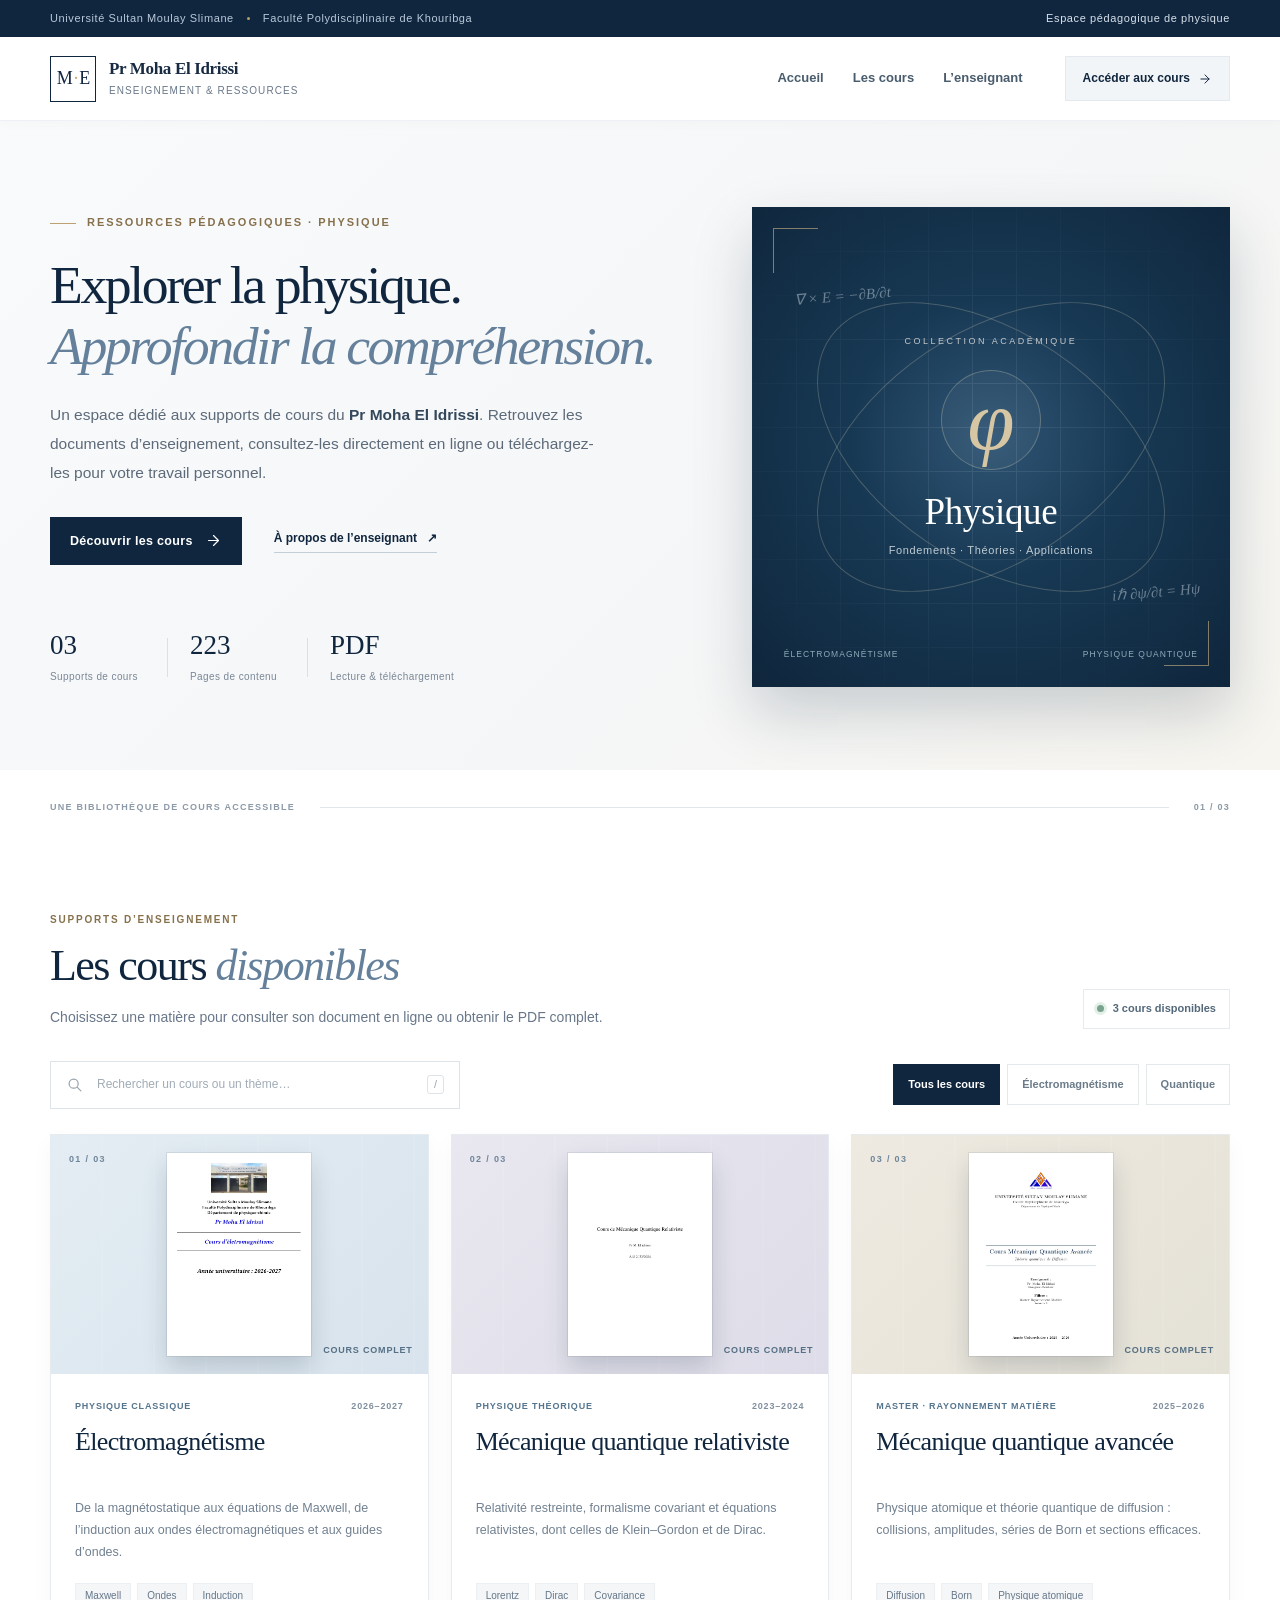
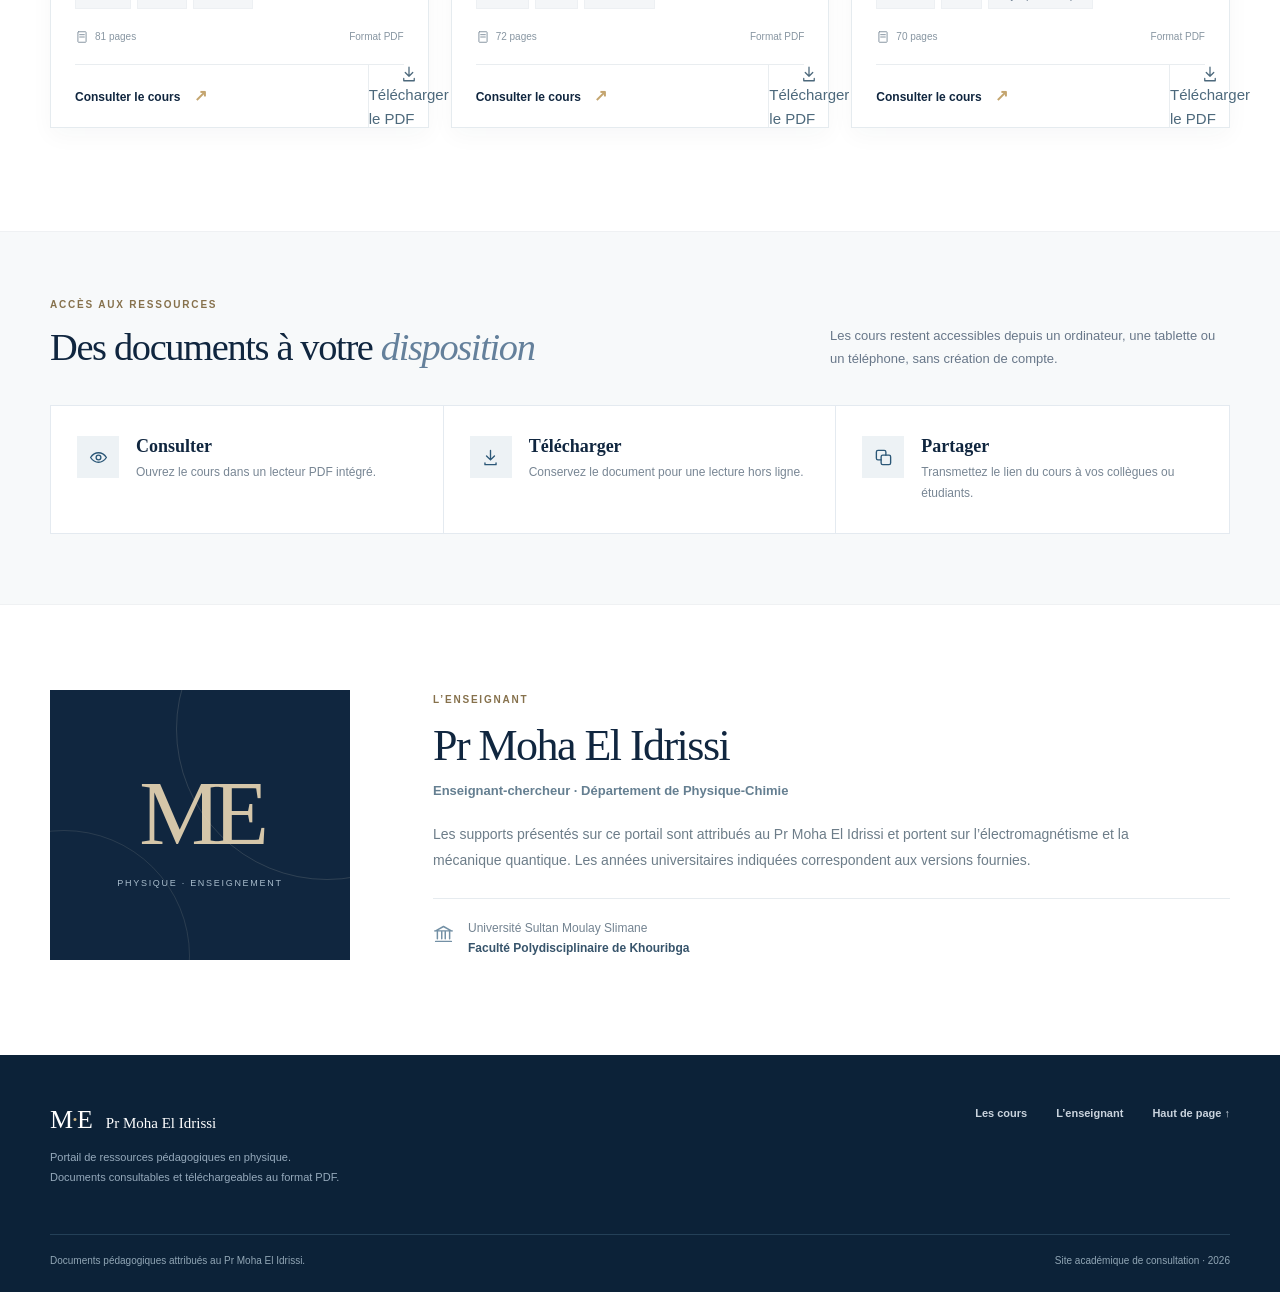
==== commit 11c48831: "Afficher un bouton Télécharger le PDF pour chaque cours" ====
--- a/index.html
+++ b/index.html
@@ -52,15 +52,15 @@
         <div class="courses-grid" id="courses-grid">
           <article class="course-card" data-category="electromagnetisme" data-search="électromagnétisme electromagnetisme magnétostatique induction maxwell ondes optique guide d'ondes diélectrique">
             <div class="card-cover card-cover-blue"><span class="cover-index">01 / 03</span><img src="assets/couverture-electromagnetisme.webp" alt="Page de couverture du cours d’électromagnétisme" loading="lazy" width="565" height="800"><span class="cover-badge">COURS COMPLET</span></div>
-            <div class="card-body"><div class="card-topline"><span class="discipline">PHYSIQUE CLASSIQUE</span><span class="year">2026–2027</span></div><h3>Électromagnétisme</h3><p>De la magnétostatique aux équations de Maxwell, de l’induction aux ondes électromagnétiques et aux guides d’ondes.</p><div class="tags"><span>Maxwell</span><span>Ondes</span><span>Induction</span></div><div class="card-meta"><span><svg viewBox="0 0 24 24" aria-hidden="true"><rect x="5" y="3" width="14" height="18" rx="1"/><path d="M8 8h8M8 12h8"/></svg> 81 pages</span><span>Format PDF</span></div><div class="card-actions"><a class="card-read" href="lecteur.html?cours=electromagnetisme">Consulter le cours <span aria-hidden="true">↗</span></a><a class="download-icon" href="ressources/cours-electromagnetisme.pdf" download="Cours_Electromagnetisme_Pr_Moha_El_Idrissi.pdf" aria-label="Télécharger le cours d’électromagnétisme au format PDF" title="Télécharger le PDF"><svg viewBox="0 0 24 24" aria-hidden="true"><path d="M12 3v12m-5-5 5 5 5-5M5 18v3h14v-3"/></svg></a></div></div>
+            <div class="card-body"><div class="card-topline"><span class="discipline">PHYSIQUE CLASSIQUE</span><span class="year">2026–2027</span></div><h3>Électromagnétisme</h3><p>De la magnétostatique aux équations de Maxwell, de l’induction aux ondes électromagnétiques et aux guides d’ondes.</p><div class="tags"><span>Maxwell</span><span>Ondes</span><span>Induction</span></div><div class="card-meta"><span><svg viewBox="0 0 24 24" aria-hidden="true"><rect x="5" y="3" width="14" height="18" rx="1"/><path d="M8 8h8M8 12h8"/></svg> 81 pages</span><span>Format PDF</span></div><div class="card-actions"><a class="card-read" href="lecteur.html?cours=electromagnetisme">Consulter le cours <span aria-hidden="true">↗</span></a><a class="download-icon" href="ressources/cours-electromagnetisme.pdf" download="Cours_Electromagnetisme_Pr_Moha_El_Idrissi.pdf" aria-label="Télécharger le cours d’électromagnétisme au format PDF" title="Télécharger le PDF"><svg viewBox="0 0 24 24" aria-hidden="true"><path d="M12 3v12m-5-5 5 5 5-5M5 18v3h14v-3"/></svg><span>Télécharger le PDF</span></a></div></div>
           </article>
           <article class="course-card" data-category="quantique" data-search="mécanique quantique relativiste relativité restreinte transformations de lorentz formalisme covariant dirac klein gordon proca weyl">
             <div class="card-cover card-cover-lavender"><span class="cover-index">02 / 03</span><img src="assets/couverture-quantique-relativiste.webp" alt="Page de couverture du cours de mécanique quantique relativiste" loading="lazy" width="565" height="800"><span class="cover-badge">COURS COMPLET</span></div>
-            <div class="card-body"><div class="card-topline"><span class="discipline">PHYSIQUE THÉORIQUE</span><span class="year">2023–2024</span></div><h3>Mécanique quantique relativiste</h3><p>Relativité restreinte, formalisme covariant et équations relativistes, dont celles de Klein–Gordon et de Dirac.</p><div class="tags"><span>Lorentz</span><span>Dirac</span><span>Covariance</span></div><div class="card-meta"><span><svg viewBox="0 0 24 24" aria-hidden="true"><rect x="5" y="3" width="14" height="18" rx="1"/><path d="M8 8h8M8 12h8"/></svg> 72 pages</span><span>Format PDF</span></div><div class="card-actions"><a class="card-read" href="lecteur.html?cours=quantique-relativiste">Consulter le cours <span aria-hidden="true">↗</span></a><a class="download-icon" href="ressources/cours-mecanique-quantique-relativiste.pdf" download="Cours_Mecanique_Quantique_Relativiste_Pr_Moha_El_Idrissi.pdf" aria-label="Télécharger le cours de mécanique quantique relativiste au format PDF" title="Télécharger le PDF"><svg viewBox="0 0 24 24" aria-hidden="true"><path d="M12 3v12m-5-5 5 5 5-5M5 18v3h14v-3"/></svg></a></div></div>
+            <div class="card-body"><div class="card-topline"><span class="discipline">PHYSIQUE THÉORIQUE</span><span class="year">2023–2024</span></div><h3>Mécanique quantique relativiste</h3><p>Relativité restreinte, formalisme covariant et équations relativistes, dont celles de Klein–Gordon et de Dirac.</p><div class="tags"><span>Lorentz</span><span>Dirac</span><span>Covariance</span></div><div class="card-meta"><span><svg viewBox="0 0 24 24" aria-hidden="true"><rect x="5" y="3" width="14" height="18" rx="1"/><path d="M8 8h8M8 12h8"/></svg> 72 pages</span><span>Format PDF</span></div><div class="card-actions"><a class="card-read" href="lecteur.html?cours=quantique-relativiste">Consulter le cours <span aria-hidden="true">↗</span></a><a class="download-icon" href="ressources/cours-mecanique-quantique-relativiste.pdf" download="Cours_Mecanique_Quantique_Relativiste_Pr_Moha_El_Idrissi.pdf" aria-label="Télécharger le cours de mécanique quantique relativiste au format PDF" title="Télécharger le PDF"><svg viewBox="0 0 24 24" aria-hidden="true"><path d="M12 3v12m-5-5 5 5 5-5M5 18v3h14v-3"/></svg><span>Télécharger le PDF</span></a></div></div>
           </article>
           <article class="course-card" data-category="quantique" data-search="mécanique quantique avancée theorie theorie quantique de diffusion physique atomique hydrogen schrödinger collision section efficace born lippmann schwinger rayonnement matière">
             <div class="card-cover card-cover-sand"><span class="cover-index">03 / 03</span><img src="assets/couverture-quantique-avancee.webp" alt="Page de couverture du cours de mécanique quantique avancée — théorie quantique de diffusion" loading="lazy" width="565" height="800"><span class="cover-badge">COURS COMPLET</span></div>
-            <div class="card-body"><div class="card-topline"><span class="discipline">MASTER · RAYONNEMENT MATIÈRE</span><span class="year">2025–2026</span></div><h3>Mécanique quantique avancée</h3><p>Physique atomique et théorie quantique de diffusion : collisions, amplitudes, séries de Born et sections efficaces.</p><div class="tags"><span>Diffusion</span><span>Born</span><span>Physique atomique</span></div><div class="card-meta"><span><svg viewBox="0 0 24 24" aria-hidden="true"><rect x="5" y="3" width="14" height="18" rx="1"/><path d="M8 8h8M8 12h8"/></svg> 70 pages</span><span>Format PDF</span></div><div class="card-actions"><a class="card-read" href="lecteur.html?cours=quantique-avancee">Consulter le cours <span aria-hidden="true">↗</span></a><a class="download-icon" href="ressources/cours-mecanique-quantique-avancee.pdf" download="Cours_Mecanique_Quantique_Avancee_Pr_Moha_El_Idrissi.pdf" aria-label="Télécharger le cours de mécanique quantique avancée au format PDF" title="Télécharger le PDF"><svg viewBox="0 0 24 24" aria-hidden="true"><path d="M12 3v12m-5-5 5 5 5-5M5 18v3h14v-3"/></svg></a></div></div>
+            <div class="card-body"><div class="card-topline"><span class="discipline">MASTER · RAYONNEMENT MATIÈRE</span><span class="year">2025–2026</span></div><h3>Mécanique quantique avancée</h3><p>Physique atomique et théorie quantique de diffusion : collisions, amplitudes, séries de Born et sections efficaces.</p><div class="tags"><span>Diffusion</span><span>Born</span><span>Physique atomique</span></div><div class="card-meta"><span><svg viewBox="0 0 24 24" aria-hidden="true"><rect x="5" y="3" width="14" height="18" rx="1"/><path d="M8 8h8M8 12h8"/></svg> 70 pages</span><span>Format PDF</span></div><div class="card-actions"><a class="card-read" href="lecteur.html?cours=quantique-avancee">Consulter le cours <span aria-hidden="true">↗</span></a><a class="download-icon" href="ressources/cours-mecanique-quantique-avancee.pdf" download="Cours_Mecanique_Quantique_Avancee_Pr_Moha_El_Idrissi.pdf" aria-label="Télécharger le cours de mécanique quantique avancée au format PDF" title="Télécharger le PDF"><svg viewBox="0 0 24 24" aria-hidden="true"><path d="M12 3v12m-5-5 5 5 5-5M5 18v3h14v-3"/></svg><span>Télécharger le PDF</span></a></div></div>
           </article>
         </div>
         <p class="empty-results" id="empty-results" hidden>Aucun cours ne correspond à cette recherche. Essayez un autre terme.</p>
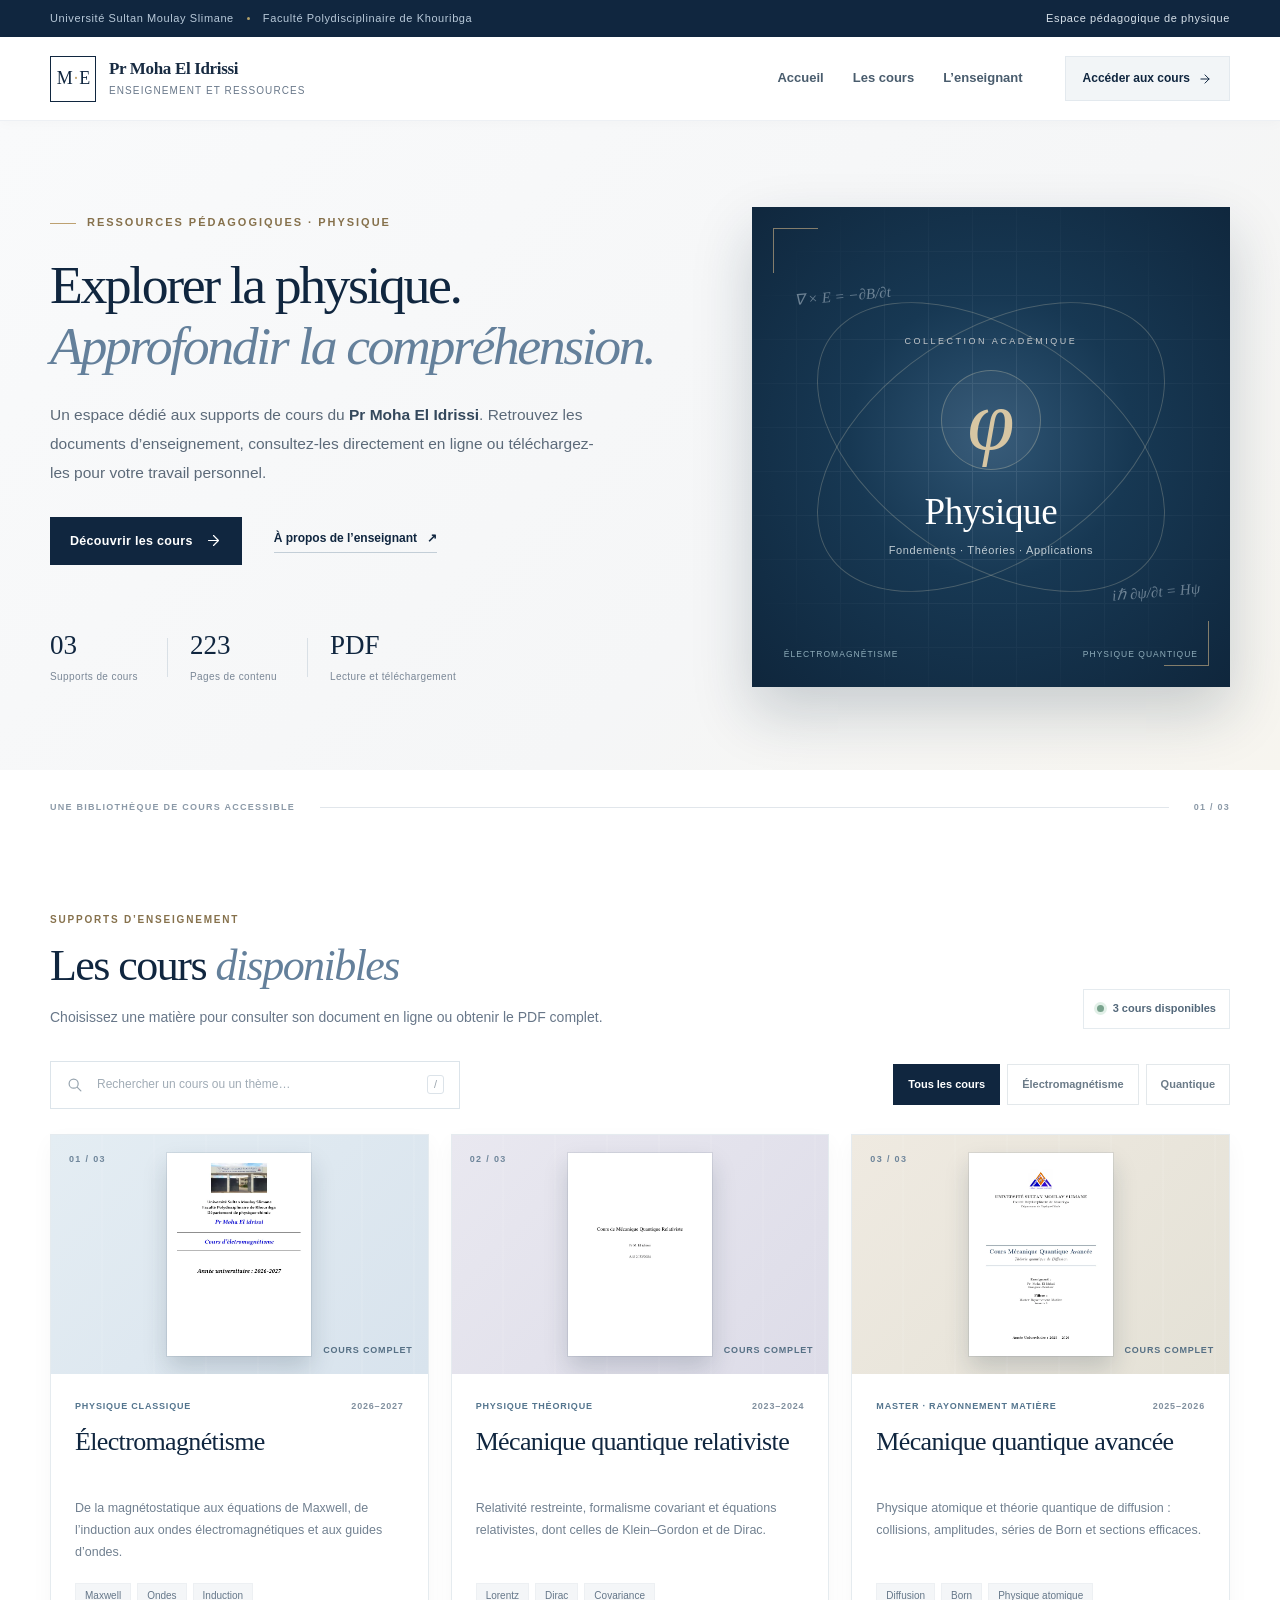
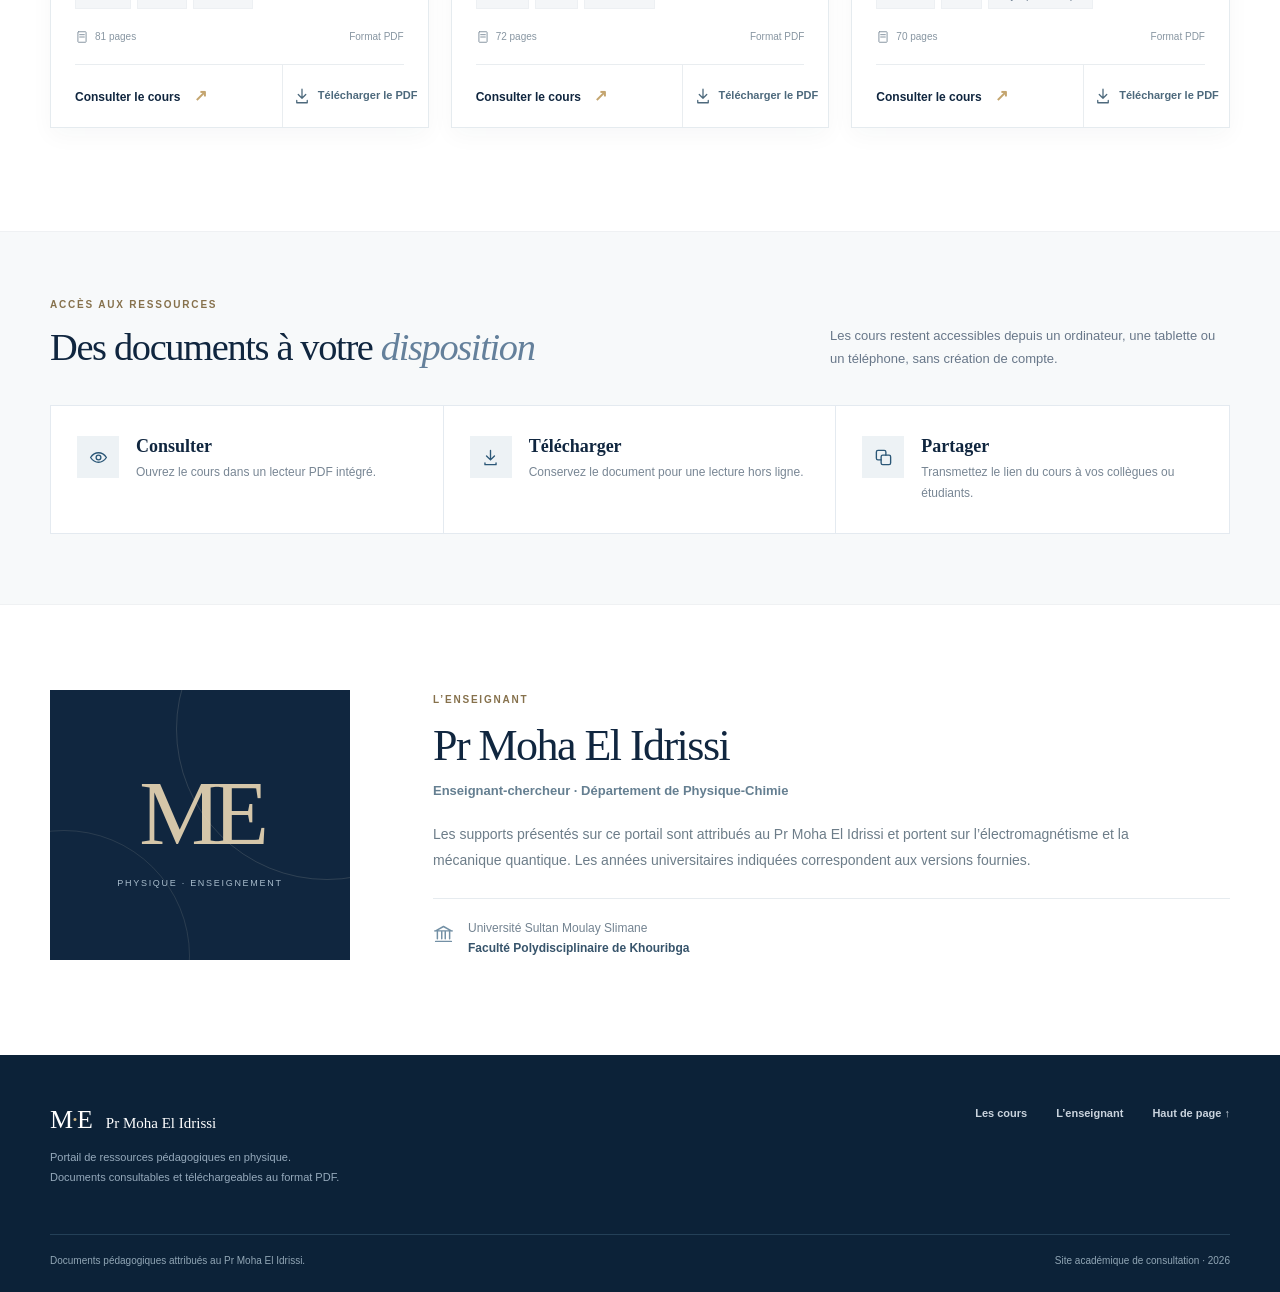
==== commit b12485c9: "Harmoniser toute la présentation du portail en français" ====
--- a/index.html
+++ b/index.html
@@ -3,9 +3,10 @@
 <head>
   <meta charset="utf-8">
   <meta name="viewport" content="width=device-width, initial-scale=1">
+  <meta http-equiv="Content-Language" content="fr">
   <meta name="theme-color" content="#10263f">
   <meta name="description" content="Ressources pédagogiques de physique du Pr Moha El Idrissi : électromagnétisme, mécanique quantique relativiste et mécanique quantique avancée. Consulter et télécharger les cours PDF.">
-  <title>Pr Moha El Idrissi | Cours et ressources de physique</title>
+  <title>Cours de physique en français — Pr Moha El Idrissi</title>
   <link rel="icon" type="image/svg+xml" href="favicon.svg">
   <link rel="stylesheet" href="assets/style.css">
   <script src="assets/main.js" defer></script>
@@ -17,7 +18,7 @@
     <nav class="container nav" aria-label="Navigation principale">
       <a class="brand" href="index.html" aria-label="Accueil — Pr Moha El Idrissi">
         <span class="brand-symbol" aria-hidden="true">M<span>·</span>E</span>
-        <span class="brand-text"><strong>Pr Moha El Idrissi</strong><small>Enseignement &amp; ressources</small></span>
+        <span class="brand-text"><strong>Pr Moha El Idrissi</strong><small>Enseignement et ressources</small></span>
       </a>
       <div class="nav-links"><a href="#accueil">Accueil</a><a href="#cours">Les cours</a><a href="#enseignant">L’enseignant</a></div>
       <a class="nav-action" href="#cours">Accéder aux cours <svg viewBox="0 0 24 24" aria-hidden="true"><path d="m5 12h14m-7-7 7 7-7 7"/></svg></a>
@@ -31,7 +32,7 @@
           <h1 id="hero-title">Explorer la physique.<br><em>Approfondir la compréhension.</em></h1>
           <p class="hero-description">Un espace dédié aux supports de cours du <strong>Pr Moha El Idrissi</strong>. Retrouvez les documents d’enseignement, consultez-les directement en ligne ou téléchargez-les pour votre travail personnel.</p>
           <div class="hero-cta"><a class="btn btn-primary" href="#cours">Découvrir les cours <svg viewBox="0 0 24 24" aria-hidden="true"><path d="m5 12h14m-7-7 7 7-7 7"/></svg></a><a class="text-link" href="#enseignant">À propos de l’enseignant <span aria-hidden="true">↗</span></a></div>
-          <div class="hero-stats" aria-label="Ressources disponibles"><div><strong>03</strong><span>Supports de cours</span></div><div class="stat-divider"></div><div><strong>223</strong><span>Pages de contenu</span></div><div class="stat-divider"></div><div><strong>PDF</strong><span>Lecture &amp; téléchargement</span></div></div>
+          <div class="hero-stats" aria-label="Ressources disponibles"><div><strong>03</strong><span>Supports de cours</span></div><div class="stat-divider"></div><div><strong>223</strong><span>Pages de contenu</span></div><div class="stat-divider"></div><div><strong>PDF</strong><span>Lecture et téléchargement</span></div></div>
         </div>
         <div class="hero-art" aria-label="Illustration de la collection de cours de physique">
           <div class="science-grid" aria-hidden="true"></div>
--- a/assets/style.css
+++ b/assets/style.css
@@ -1,2 +1,2 @@
-:root{--navy:#10263f;--navy2:#173a57;--ink:#182b42;--muted:#687789;--blue:#456b89;--gold:#c4a56f;--paper:#f7f8fa;--cream:#f6f1e9;--white:#fff;--line:#e2e8ee;--shadow:0 12px 32px rgba(17,42,65,.065);--serif:Georgia,'Times New Roman',serif;--sans:Inter,'Segoe UI',Arial,sans-serif}*{box-sizing:border-box}html{scroll-behavior:smooth;scroll-padding-top:94px}body{margin:0;color:var(--ink);font-family:var(--sans);font-size:15px;line-height:1.6;background:var(--white);-webkit-font-smoothing:antialiased}a{color:inherit;text-decoration:none}button,input{font:inherit}button{cursor:pointer}a:focus-visible,button:focus-visible,input:focus-visible{outline:3px solid var(--gold);outline-offset:3px}img{display:block;max-width:100%}svg{width:18px;height:18px;fill:none;stroke:currentColor;stroke-width:1.7;stroke-linecap:round;stroke-linejoin:round}h1,h2,h3,p{margin-top:0}.container{width:min(1180px,calc(100% - 64px));margin-inline:auto}.skip-link{position:fixed;left:16px;top:-80px;z-index:100;background:var(--white);padding:12px;border-radius:8px}.skip-link:focus{top:14px}.topbar{background:var(--navy);color:#b8c9d9;font-size:11px;letter-spacing:.055em}.topbar-inner{display:flex;align-items:center;gap:13px;min-height:37px}.topbar-dot{width:3px;height:3px;background:#b3a06a;border-radius:50%}.topbar-right{margin-left:auto;color:#d7e1ea}.site-header{background:rgba(255,255,255,.98);border-bottom:1px solid #edf0f4;position:sticky;top:0;z-index:20;box-shadow:0 3px 12px rgba(11,33,50,.025)}.nav{min-height:83px;display:flex;align-items:center;gap:42px}.brand{display:flex;align-items:center;gap:13px;min-width:max-content}.brand-symbol{display:inline-flex;align-items:center;justify-content:center;width:46px;height:46px;border:1px solid var(--navy);font:500 18px var(--serif);color:var(--navy);letter-spacing:-.06em}.brand-symbol span{color:var(--gold);padding:0 2px}.brand-text{display:flex;flex-direction:column;line-height:1.28}.brand-text strong{font:600 17px var(--serif);letter-spacing:-.02em}.brand-text small{font-size:10px;color:var(--muted);text-transform:uppercase;letter-spacing:.11em;margin-top:6px}.nav-links{margin-left:auto;display:flex;gap:29px;color:#495c6d;font-size:13px;font-weight:600}.nav-links a:hover,.text-link:hover,.footer-links a:hover{color:var(--gold)}.nav-action{display:flex;gap:8px;align-items:center;padding:12px 17px;background:#f2f5f7;font-size:12px;font-weight:700;color:var(--navy);border:1px solid #e3e9ee;transition:background .2s,color .2s}.nav-action:hover{background:var(--navy);color:white}.nav-action svg{width:14px;height:14px}.hero{background:linear-gradient(135deg,#f9fafb 0%,#f5f6f7 62%,#f7f5ef 100%);overflow:hidden}.hero-grid{display:grid;grid-template-columns:minmax(0,1.14fr) minmax(0,.86fr);gap:68px;align-items:center;padding-top:86px;padding-bottom:83px}.hero-copy{padding-top:5px}.eyebrow,.section-kicker{display:flex;align-items:center;gap:11px;font-size:11px;letter-spacing:.18em;font-weight:750;color:#86714c;margin-bottom:23px}.eyebrow-line{display:inline-block;width:26px;height:1px;background:#bda171}.hero h1{font-family:var(--serif);font-weight:500;font-size:clamp(40px,4.2vw,64px);line-height:1.13;letter-spacing:-.045em;color:var(--navy);max-width:650px;margin-bottom:23px}.hero h1 em,.section-header h2 em,.usage-top h2 em{color:#64809b;font-style:italic;font-weight:400}.hero-description{max-width:550px;font-size:15.5px;line-height:1.9;color:#5c6a79;margin-bottom:29px}.hero-description strong{color:#34485c;font-weight:700}.hero-cta{display:flex;align-items:center;gap:32px;flex-wrap:wrap}.btn{display:inline-flex;justify-content:center;align-items:center;gap:12px;min-height:48px;padding:12px 19px;font-size:12.5px;font-weight:700;letter-spacing:.025em;transition:all .2s}.btn-primary{background:var(--navy);color:white;border:1px solid var(--navy)}.btn-primary:hover{background:#274763;border-color:#274763;transform:translateY(-1px)}.btn-primary svg{width:17px;height:17px}.text-link{font-size:12px;font-weight:700;color:var(--navy);border-bottom:1px solid #c3ced7;padding-bottom:4px}.text-link span{margin-left:7px}.hero-stats{display:flex;gap:22px;align-items:center;margin-top:66px}.hero-stats>div:not(.stat-divider){display:flex;flex-direction:column;min-width:95px}.hero-stats strong{font-family:var(--serif);font-size:27px;font-weight:500;line-height:1.1;color:var(--navy)}.hero-stats span{font-size:10px;letter-spacing:.04em;color:#7a8796;margin-top:8px}.stat-divider{height:39px;width:1px;background:#d9e0e6}.hero-art{height:480px;background:radial-gradient(circle at 50% 48%,#2f5574 0%,#173853 41%,#0f263c 100%);position:relative;overflow:hidden;display:flex;align-items:center;justify-content:center;box-shadow:0 26px 56px rgba(19,44,63,.2)}.science-grid{position:absolute;inset:0;opacity:.12;background-image:linear-gradient(90deg,#d5deea 1px,transparent 1px),linear-gradient(#d5deea 1px,transparent 1px);background-size:44px 44px;mask-image:radial-gradient(circle at 50% 50%,#000,transparent 85%)}.orbit{position:absolute;border:1px solid rgba(223,214,186,.25);border-radius:50%;width:390px;height:230px;transform:rotate(-34deg)}.orbit-two{transform:rotate(34deg)}.hero-art-center{text-align:center;z-index:2;color:white;display:flex;flex-direction:column;align-items:center}.hero-art-mini{font-size:9px;letter-spacing:.28em;color:#c4c8cb}.hero-art-icon{width:100px;height:100px;margin:22px 0 20px;border-radius:50%;display:grid;place-items:center;font:italic 85px var(--serif);color:#d7c6a3;background:rgba(255,255,255,.045);border:1px solid rgba(231,217,184,.28);line-height:1}.hero-art-center strong{font:500 37px var(--serif);letter-spacing:-.01em}.hero-art-center>span:last-child{font-size:11px;color:#bfcbd3;letter-spacing:.06em;margin-top:9px}.hero-formula{position:absolute;font:italic 15px var(--serif);color:#c3d1dc;opacity:.5}.hero-formula-one{top:80px;left:42px;transform:rotate(-5deg)}.hero-formula-two{right:30px;bottom:86px;transform:rotate(-5deg)}.art-corner{position:absolute;width:45px;height:45px;opacity:.6}.art-corner-tl{top:21px;left:21px;border-top:1px solid #d0b487;border-left:1px solid #d0b487}.art-corner-br{right:21px;bottom:21px;border-bottom:1px solid #d0b487;border-right:1px solid #d0b487}.hero-art-foot{position:absolute;bottom:25px;left:32px;right:32px;display:flex;justify-content:space-between;font-size:8.5px;letter-spacing:.12em;color:#8dabb9}.section-rule{display:flex;align-items:center;gap:25px;padding-top:30px;padding-bottom:30px;color:#8c9aa8;font-size:9px;letter-spacing:.14em;font-weight:750}.rule-line{height:1px;background:#e1e6eb;flex:1}.courses-section{padding:68px 0 103px}.section-header{display:flex;align-items:flex-end;justify-content:space-between;gap:20px;margin-bottom:32px}.section-kicker{margin-bottom:12px;font-size:10px}.section-header h2,.usage-top h2,.about-copy h2{font:500 clamp(31px,3.5vw,44px)/1.18 var(--serif);letter-spacing:-.035em;color:var(--navy);margin:0 0 14px}.section-header>div>p:last-child{color:var(--muted);font-size:14px;margin:0}.course-count{display:flex;align-items:center;gap:9px;border:1px solid #e5ebef;padding:10px 13px;font-size:11px;font-weight:700;color:#53687a;white-space:nowrap}.count-dot,.live-dot{display:inline-block;width:7px;height:7px;background:#79a38d;border-radius:50%;box-shadow:0 0 0 3px #e2f0e8}.controls{display:flex;gap:18px;justify-content:space-between;align-items:center;margin-bottom:25px}.search-box{height:48px;display:flex;align-items:center;gap:12px;min-width:280px;width:min(410px,100%);padding:0 15px;border:1px solid #dce4ea;background:#fff;color:#96a3ae}.search-box:focus-within{border-color:#9dafbf}.search-box svg{width:17px;height:17px;flex:none}.search-box input{border:0;outline:none;flex:1;min-width:0;background:transparent;color:var(--ink);font-size:12px}.search-box input::placeholder{color:#a1acb6}.keyboard-tip{font-size:11px;border:1px solid #dce3e9;border-radius:3px;padding:0 6px;color:#9ca6ae}.filter-tabs{display:flex;gap:7px;align-items:center;flex-wrap:wrap}.filter{border:1px solid #e3e8eb;background:#fff;color:#6b7b88;padding:11px 14px;font-size:11px;font-weight:700;transition:all .15s}.filter:hover{color:var(--navy);border-color:#aabac6}.filter.is-active{color:white;background:var(--navy);border-color:var(--navy)}.courses-grid{display:grid;grid-template-columns:repeat(3,minmax(0,1fr));gap:22px;align-items:stretch}.course-card{border:1px solid #e5ebef;background:#fff;display:flex;flex-direction:column;min-width:0;box-shadow:0 8px 22px rgba(18,46,70,.035);transition:transform .22s,box-shadow .22s,border-color .22s}.course-card:hover{transform:translateY(-5px);box-shadow:var(--shadow);border-color:#d1dce5}.course-card[hidden]{display:none!important}.card-cover{height:239px;position:relative;display:flex;justify-content:center;align-items:center;overflow:hidden;padding:20px}.card-cover-blue{background:linear-gradient(135deg,#e4edf3,#d8e3ed)}.card-cover-lavender{background:linear-gradient(135deg,#e9e8f0,#dddce8)}.card-cover-sand{background:linear-gradient(135deg,#efeae1,#e4e1d6)}.card-cover:after{content:'';position:absolute;inset:0;background:repeating-linear-gradient(90deg,transparent 0,transparent 50px,rgba(255,255,255,.15) 51px,transparent 52px);pointer-events:none}.card-cover img{width:144px;height:203px;object-fit:cover;object-position:top center;box-shadow:0 12px 23px rgba(23,43,62,.18),0 0 0 1px rgba(6,32,49,.08);z-index:1;transition:transform .2s}.course-card:hover .card-cover img{transform:translateY(-4px)}.cover-index{position:absolute;top:17px;left:18px;color:#6e859a;font-size:9px;font-weight:750;letter-spacing:.15em}.cover-badge{position:absolute;bottom:16px;right:15px;color:#567085;font-size:9px;font-weight:750;letter-spacing:.09em}.card-body{padding:25px 24px 0;display:flex;flex:1;flex-direction:column}.card-topline{display:flex;justify-content:space-between;align-items:center;gap:12px;font-size:9px;letter-spacing:.09em;font-weight:750}.discipline{color:#54758e}.year{color:#81909f;white-space:nowrap}.card-body h3{font:500 26px/1.17 var(--serif);letter-spacing:-.025em;color:var(--navy);margin:14px 0 10px;min-height:61px}.card-body>p{font-size:12.5px;line-height:1.75;color:#718090;min-height:67px;margin-bottom:18px}.tags{display:flex;flex-wrap:wrap;gap:6px;margin-bottom:20px}.tags span{font-size:10px;padding:4px 9px;background:#f4f6f8;color:#657789;border:1px solid #edf0f3}.card-meta{display:flex;align-items:center;justify-content:space-between;color:#8896a2;font-size:10px;padding-bottom:19px;margin-top:auto}.card-meta span{display:flex;align-items:center;gap:6px}.card-meta svg{width:14px;height:14px}.card-actions{border-top:1px solid #e9edf0;display:flex;align-items:center;justify-content:space-between;min-height:63px}.card-read{font-size:12px;font-weight:750;color:var(--navy)}.card-read span{margin-left:10px;color:var(--gold);font-size:16px}.card-read:hover{color:#537596}.download-icon{border-left:1px solid #e9edf0;height:62px;width:60px;display:grid;place-items:center;color:#4d697c;margin-right:-24px;transition:background .2s}.download-icon:hover{background:#f3f6f8}.download-icon svg{width:18px;height:18px}.empty-results{border:1px dashed #d1dbe4;text-align:center;padding:45px 20px;color:var(--muted)}.usage-section{padding:65px 0 70px;background:#f7f9fa;border-top:1px solid #eff1f3;border-bottom:1px solid #eff1f3}.usage-top{display:flex;justify-content:space-between;align-items:end;gap:25px;margin-bottom:35px}.usage-top h2{font-size:clamp(29px,3vw,39px);margin-bottom:0}.usage-top>p{max-width:400px;color:var(--muted);font-size:13px;line-height:1.8;margin:0}.usage-grid{display:grid;grid-template-columns:repeat(3,minmax(0,1fr));border:1px solid #e4eaf0;background:#fff}.usage-item{padding:30px 26px;display:flex;align-items:start;gap:17px}.usage-item:not(:last-child){border-right:1px solid #e4eaf0}.usage-icon{flex:none;display:grid;place-items:center;width:42px;height:42px;background:#edf2f5;color:#2b5777}.usage-icon svg{width:19px;height:19px}.usage-item strong{display:block;font:600 18px var(--serif);color:var(--navy);margin-bottom:5px}.usage-item p{font-size:12px;color:#788694;line-height:1.7;margin:0}.about-section{padding:85px 0 95px}.about-grid{display:grid;grid-template-columns:300px 1fr;gap:83px;align-items:center}.about-symbol{height:270px;background:var(--navy);display:flex;align-items:center;justify-content:center;flex-direction:column;color:#d5c6a9;position:relative;overflow:hidden}.about-symbol:before{content:'';position:absolute;width:300px;height:300px;border:1px solid rgba(227,219,198,.15);border-radius:50%;top:-112px;right:-128px}.about-symbol:after{content:'';position:absolute;width:250px;height:250px;border:1px solid rgba(227,219,198,.12);border-radius:50%;bottom:-122px;left:-112px}.about-symbol span{font:500 92px var(--serif);letter-spacing:-.09em}.about-symbol small{font-size:9px;letter-spacing:.19em;color:#a9bdcd;margin-top:10px}.about-copy h2{margin:0 0 10px}.about-role{font-size:13px;color:#657f91;font-weight:650;margin-bottom:20px}.about-copy>p:not(.section-kicker):not(.about-role){max-width:700px;color:#6d7d89;font-size:14px;line-height:1.85;margin-bottom:24px}.affiliation{display:flex;align-items:flex-start;gap:14px;border-top:1px solid #e6ebef;padding-top:19px;color:#738391;font-size:12px;line-height:1.7}.affiliation svg{color:#7390a5;width:21px;height:21px;flex:none;margin-top:5px}.affiliation strong{font-weight:650;color:#37546b}.footer{background:#0c2238;color:#c6d1dc;padding-top:50px}.footer-grid{display:flex;justify-content:space-between;gap:40px;padding-bottom:46px}.footer-brand{font:500 26px var(--serif);color:white;letter-spacing:-.05em}.footer-brand>span{color:#c9b082}.footer-brand small{font:500 15px var(--serif);margin-left:9px;letter-spacing:0}.footer-grid p{font-size:11px;line-height:1.8;color:#96aabc;margin:13px 0 0}.footer-links{display:flex;gap:29px;align-items:flex-start;font-size:11px;font-weight:650;color:#c9d3dd}.footer-bottom{border-top:1px solid #244057;display:flex;justify-content:space-between;gap:20px;padding:18px 0 23px;color:#91a6b5;font-size:10px}.reader-body{background:#f4f6f8}.reader-header{background:#fff;border-bottom:1px solid #e4e9ed}.reader-nav{display:flex;align-items:center;justify-content:space-between;min-height:76px}.reader-back{font-weight:750;font-size:12px;color:var(--navy)}.reader-back span{margin-right:8px}.reader-main{padding-top:35px;padding-bottom:70px}.reader-crumb{display:flex;align-items:center;gap:11px;color:#8a99a5;font-size:11px;margin-bottom:27px;flex-wrap:wrap}.reader-crumb a{color:#59728a}.reader-title-row{display:flex;justify-content:space-between;align-items:end;gap:24px;margin-bottom:22px}.reader-title-row h1{font:500 clamp(28px,3.2vw,41px)/1.2 var(--serif);color:var(--navy);letter-spacing:-.025em;margin:0 0 8px;max-width:780px}.reader-detail{color:#778897;font-size:12px;margin:0}.reader-toolbar{display:flex;gap:9px;flex:none}.reader-toolbar .btn{min-height:44px;padding:11px 14px;font-size:11px}.reader-toolbar .btn svg{width:16px;height:16px}.btn-light{background:white;color:var(--navy);border:1px solid #dfe6ed}.btn-light:hover{background:#e8eef3}.reader-stage{background:#fff;box-shadow:0 10px 33px rgba(11,35,56,.08);border:1px solid #e0e7eb}.reader-stage-top{background:var(--navy);color:#e4eef4;display:flex;align-items:center;justify-content:space-between;min-height:43px;padding:0 18px;letter-spacing:.1em;font-size:10px;font-weight:700}.reader-stage-top>span:first-child{display:flex;align-items:center;gap:11px}.reader-stage-top .live-dot{width:6px;height:6px}.reader-stage iframe{display:block;width:100%;height:min(74vh,900px);min-height:580px;border:0;background:#e9ecef}.reader-help{display:flex;align-items:center;justify-content:space-between;gap:20px;margin-top:18px;font-size:11px;color:#82919e}.reader-help a{font-weight:750;color:#244d6a;white-space:nowrap}.reader-footer{background:#10263f;color:#a8bccb;font-size:11px}.reader-footer>.container{min-height:60px;display:flex;justify-content:space-between;align-items:center}.reader-footer a{color:#e1e9ed}@media(max-width:1050px){.nav{gap:22px}.nav-links{gap:15px}.hero-grid{gap:35px}.hero-art{height:415px}.hero h1{font-size:49px}.controls{align-items:flex-start;flex-direction:column}.search-box{width:100%;max-width:none}.courses-grid{gap:14px}.card-body{padding-left:19px;padding-right:19px}.download-icon{margin-right:-19px}.card-body h3{font-size:23px}.about-grid{gap:40px}}@media(max-width:800px){.container{width:min(100% - 36px,1180px)}.topbar-inner{justify-content:center}.topbar-right{display:none}.nav{min-height:72px}.nav-links{display:none}.nav-action{margin-left:auto}.hero-grid{grid-template-columns:1fr;padding-top:55px;padding-bottom:50px;gap:42px}.hero h1{max-width:700px;font-size:clamp(37px,6.5vw,54px)}.hero-description{max-width:650px}.hero-stats{margin-top:37px}.hero-art{height:330px;max-width:700px}.hero-art-icon{width:70px;height:70px;font-size:58px;margin:14px}.hero-art-center strong{font-size:31px}.orbit{width:300px;height:180px}.courses-section{padding:40px 0 70px}.courses-grid{grid-template-columns:repeat(2,minmax(0,1fr));gap:20px}.usage-grid{grid-template-columns:1fr}.usage-item:not(:last-child){border-right:0;border-bottom:1px solid #e4eaf0}.usage-item{padding:21px}.about-grid{grid-template-columns:240px 1fr;gap:26px}.about-symbol{height:240px}.reader-title-row{align-items:start;flex-direction:column}.reader-toolbar{width:100%}.reader-toolbar .btn{flex:1}.reader-stage iframe{min-height:590px}}@media(max-width:570px){.container{width:calc(100% - 30px)}.topbar{font-size:9px}.topbar-inner{gap:7px;flex-wrap:wrap;line-height:1.4;padding:7px 0}.topbar-dot{display:none}.site-header{position:relative}.brand-symbol{width:40px;height:40px;font-size:15px}.brand-text strong{font-size:14px}.brand-text small{font-size:8px}.nav-action{font-size:0;padding:11px}.nav-action svg{width:18px;height:18px}.hero-grid{padding-top:47px}.hero h1{font-size:38px}.hero-description{font-size:14px}.hero-cta{gap:19px}.hero-stats{gap:12px}.hero-stats>div:not(.stat-divider){min-width:0}.hero-stats strong{font-size:23px}.hero-stats span{font-size:9px}.stat-divider{height:35px}.hero-art{height:295px}.hero-formula-one{left:18px;top:47px;font-size:12px}.hero-formula-two{right:12px;bottom:70px;font-size:12px}.hero-art-foot{font-size:6px;left:16px;right:16px}.section-rule{font-size:8px;gap:8px}.section-header{align-items:start;flex-direction:column;margin-bottom:25px}.section-header h2{font-size:36px}.controls{gap:12px}.filter-tabs{gap:5px;width:100%}.filter{padding:10px 11px;font-size:10px}.courses-grid{grid-template-columns:1fr;gap:23px}.card-cover{height:244px}.card-body h3{min-height:auto;font-size:27px}.card-body>p{min-height:auto}.usage-section{padding:50px 0}.usage-top{flex-direction:column;align-items:start}.usage-top h2{font-size:34px}.about-section{padding:60px 0}.about-grid{grid-template-columns:1fr}.about-symbol{height:190px}.about-symbol span{font-size:65px}.footer-grid{flex-direction:column;gap:30px}.footer-links{gap:18px;flex-wrap:wrap}.footer-bottom{flex-direction:column;gap:5px}.reader-nav{min-height:69px}.reader-back{font-size:10px}.reader-main{padding-top:20px}.reader-title-row h1{font-size:29px}.reader-toolbar{flex-direction:column}.reader-toolbar .btn{width:100%}.reader-stage iframe{min-height:540px;height:70vh}.reader-help{flex-direction:column;align-items:start}.reader-footer>.container{flex-direction:column;justify-content:center;gap:4px;padding:12px 0}}
+:root{--navy:#10263f;--navy2:#173a57;--ink:#182b42;--muted:#687789;--blue:#456b89;--gold:#c4a56f;--paper:#f7f8fa;--cream:#f6f1e9;--white:#fff;--line:#e2e8ee;--shadow:0 12px 32px rgba(17,42,65,.065);--serif:Georgia,'Times New Roman',serif;--sans:Inter,'Segoe UI',Arial,sans-serif}*{box-sizing:border-box}html{scroll-behavior:smooth;scroll-padding-top:94px}body{margin:0;color:var(--ink);font-family:var(--sans);font-size:15px;line-height:1.6;background:var(--white);-webkit-font-smoothing:antialiased}a{color:inherit;text-decoration:none}button,input{font:inherit}button{cursor:pointer}a:focus-visible,button:focus-visible,input:focus-visible{outline:3px solid var(--gold);outline-offset:3px}img{display:block;max-width:100%}svg{width:18px;height:18px;fill:none;stroke:currentColor;stroke-width:1.7;stroke-linecap:round;stroke-linejoin:round}h1,h2,h3,p{margin-top:0}.container{width:min(1180px,calc(100% - 64px));margin-inline:auto}.skip-link{position:fixed;left:16px;top:-80px;z-index:100;background:var(--white);padding:12px;border-radius:8px}.skip-link:focus{top:14px}.topbar{background:var(--navy);color:#b8c9d9;font-size:11px;letter-spacing:.055em}.topbar-inner{display:flex;align-items:center;gap:13px;min-height:37px}.topbar-dot{width:3px;height:3px;background:#b3a06a;border-radius:50%}.topbar-right{margin-left:auto;color:#d7e1ea}.site-header{background:rgba(255,255,255,.98);border-bottom:1px solid #edf0f4;position:sticky;top:0;z-index:20;box-shadow:0 3px 12px rgba(11,33,50,.025)}.nav{min-height:83px;display:flex;align-items:center;gap:42px}.brand{display:flex;align-items:center;gap:13px;min-width:max-content}.brand-symbol{display:inline-flex;align-items:center;justify-content:center;width:46px;height:46px;border:1px solid var(--navy);font:500 18px var(--serif);color:var(--navy);letter-spacing:-.06em}.brand-symbol span{color:var(--gold);padding:0 2px}.brand-text{display:flex;flex-direction:column;line-height:1.28}.brand-text strong{font:600 17px var(--serif);letter-spacing:-.02em}.brand-text small{font-size:10px;color:var(--muted);text-transform:uppercase;letter-spacing:.11em;margin-top:6px}.nav-links{margin-left:auto;display:flex;gap:29px;color:#495c6d;font-size:13px;font-weight:600}.nav-links a:hover,.text-link:hover,.footer-links a:hover{color:var(--gold)}.nav-action{display:flex;gap:8px;align-items:center;padding:12px 17px;background:#f2f5f7;font-size:12px;font-weight:700;color:var(--navy);border:1px solid #e3e9ee;transition:background .2s,color .2s}.nav-action:hover{background:var(--navy);color:white}.nav-action svg{width:14px;height:14px}.hero{background:linear-gradient(135deg,#f9fafb 0%,#f5f6f7 62%,#f7f5ef 100%);overflow:hidden}.hero-grid{display:grid;grid-template-columns:minmax(0,1.14fr) minmax(0,.86fr);gap:68px;align-items:center;padding-top:86px;padding-bottom:83px}.hero-copy{padding-top:5px}.eyebrow,.section-kicker{display:flex;align-items:center;gap:11px;font-size:11px;letter-spacing:.18em;font-weight:750;color:#86714c;margin-bottom:23px}.eyebrow-line{display:inline-block;width:26px;height:1px;background:#bda171}.hero h1{font-family:var(--serif);font-weight:500;font-size:clamp(40px,4.2vw,64px);line-height:1.13;letter-spacing:-.045em;color:var(--navy);max-width:650px;margin-bottom:23px}.hero h1 em,.section-header h2 em,.usage-top h2 em{color:#64809b;font-style:italic;font-weight:400}.hero-description{max-width:550px;font-size:15.5px;line-height:1.9;color:#5c6a79;margin-bottom:29px}.hero-description strong{color:#34485c;font-weight:700}.hero-cta{display:flex;align-items:center;gap:32px;flex-wrap:wrap}.btn{display:inline-flex;justify-content:center;align-items:center;gap:12px;min-height:48px;padding:12px 19px;font-size:12.5px;font-weight:700;letter-spacing:.025em;transition:all .2s}.btn-primary{background:var(--navy);color:white;border:1px solid var(--navy)}.btn-primary:hover{background:#274763;border-color:#274763;transform:translateY(-1px)}.btn-primary svg{width:17px;height:17px}.text-link{font-size:12px;font-weight:700;color:var(--navy);border-bottom:1px solid #c3ced7;padding-bottom:4px}.text-link span{margin-left:7px}.hero-stats{display:flex;gap:22px;align-items:center;margin-top:66px}.hero-stats>div:not(.stat-divider){display:flex;flex-direction:column;min-width:95px}.hero-stats strong{font-family:var(--serif);font-size:27px;font-weight:500;line-height:1.1;color:var(--navy)}.hero-stats span{font-size:10px;letter-spacing:.04em;color:#7a8796;margin-top:8px}.stat-divider{height:39px;width:1px;background:#d9e0e6}.hero-art{height:480px;background:radial-gradient(circle at 50% 48%,#2f5574 0%,#173853 41%,#0f263c 100%);position:relative;overflow:hidden;display:flex;align-items:center;justify-content:center;box-shadow:0 26px 56px rgba(19,44,63,.2)}.science-grid{position:absolute;inset:0;opacity:.12;background-image:linear-gradient(90deg,#d5deea 1px,transparent 1px),linear-gradient(#d5deea 1px,transparent 1px);background-size:44px 44px;mask-image:radial-gradient(circle at 50% 50%,#000,transparent 85%)}.orbit{position:absolute;border:1px solid rgba(223,214,186,.25);border-radius:50%;width:390px;height:230px;transform:rotate(-34deg)}.orbit-two{transform:rotate(34deg)}.hero-art-center{text-align:center;z-index:2;color:white;display:flex;flex-direction:column;align-items:center}.hero-art-mini{font-size:9px;letter-spacing:.28em;color:#c4c8cb}.hero-art-icon{width:100px;height:100px;margin:22px 0 20px;border-radius:50%;display:grid;place-items:center;font:italic 85px var(--serif);color:#d7c6a3;background:rgba(255,255,255,.045);border:1px solid rgba(231,217,184,.28);line-height:1}.hero-art-center strong{font:500 37px var(--serif);letter-spacing:-.01em}.hero-art-center>span:last-child{font-size:11px;color:#bfcbd3;letter-spacing:.06em;margin-top:9px}.hero-formula{position:absolute;font:italic 15px var(--serif);color:#c3d1dc;opacity:.5}.hero-formula-one{top:80px;left:42px;transform:rotate(-5deg)}.hero-formula-two{right:30px;bottom:86px;transform:rotate(-5deg)}.art-corner{position:absolute;width:45px;height:45px;opacity:.6}.art-corner-tl{top:21px;left:21px;border-top:1px solid #d0b487;border-left:1px solid #d0b487}.art-corner-br{right:21px;bottom:21px;border-bottom:1px solid #d0b487;border-right:1px solid #d0b487}.hero-art-foot{position:absolute;bottom:25px;left:32px;right:32px;display:flex;justify-content:space-between;font-size:8.5px;letter-spacing:.12em;color:#8dabb9}.section-rule{display:flex;align-items:center;gap:25px;padding-top:30px;padding-bottom:30px;color:#8c9aa8;font-size:9px;letter-spacing:.14em;font-weight:750}.rule-line{height:1px;background:#e1e6eb;flex:1}.courses-section{padding:68px 0 103px}.section-header{display:flex;align-items:flex-end;justify-content:space-between;gap:20px;margin-bottom:32px}.section-kicker{margin-bottom:12px;font-size:10px}.section-header h2,.usage-top h2,.about-copy h2{font:500 clamp(31px,3.5vw,44px)/1.18 var(--serif);letter-spacing:-.035em;color:var(--navy);margin:0 0 14px}.section-header>div>p:last-child{color:var(--muted);font-size:14px;margin:0}.course-count{display:flex;align-items:center;gap:9px;border:1px solid #e5ebef;padding:10px 13px;font-size:11px;font-weight:700;color:#53687a;white-space:nowrap}.count-dot,.live-dot{display:inline-block;width:7px;height:7px;background:#79a38d;border-radius:50%;box-shadow:0 0 0 3px #e2f0e8}.controls{display:flex;gap:18px;justify-content:space-between;align-items:center;margin-bottom:25px}.search-box{height:48px;display:flex;align-items:center;gap:12px;min-width:280px;width:min(410px,100%);padding:0 15px;border:1px solid #dce4ea;background:#fff;color:#96a3ae}.search-box:focus-within{border-color:#9dafbf}.search-box svg{width:17px;height:17px;flex:none}.search-box input{border:0;outline:none;flex:1;min-width:0;background:transparent;color:var(--ink);font-size:12px}.search-box input::placeholder{color:#a1acb6}.keyboard-tip{font-size:11px;border:1px solid #dce3e9;border-radius:3px;padding:0 6px;color:#9ca6ae}.filter-tabs{display:flex;gap:7px;align-items:center;flex-wrap:wrap}.filter{border:1px solid #e3e8eb;background:#fff;color:#6b7b88;padding:11px 14px;font-size:11px;font-weight:700;transition:all .15s}.filter:hover{color:var(--navy);border-color:#aabac6}.filter.is-active{color:white;background:var(--navy);border-color:var(--navy)}.courses-grid{display:grid;grid-template-columns:repeat(3,minmax(0,1fr));gap:22px;align-items:stretch}.course-card{border:1px solid #e5ebef;background:#fff;display:flex;flex-direction:column;min-width:0;box-shadow:0 8px 22px rgba(18,46,70,.035);transition:transform .22s,box-shadow .22s,border-color .22s}.course-card:hover{transform:translateY(-5px);box-shadow:var(--shadow);border-color:#d1dce5}.course-card[hidden]{display:none!important}.card-cover{height:239px;position:relative;display:flex;justify-content:center;align-items:center;overflow:hidden;padding:20px}.card-cover-blue{background:linear-gradient(135deg,#e4edf3,#d8e3ed)}.card-cover-lavender{background:linear-gradient(135deg,#e9e8f0,#dddce8)}.card-cover-sand{background:linear-gradient(135deg,#efeae1,#e4e1d6)}.card-cover:after{content:'';position:absolute;inset:0;background:repeating-linear-gradient(90deg,transparent 0,transparent 50px,rgba(255,255,255,.15) 51px,transparent 52px);pointer-events:none}.card-cover img{width:144px;height:203px;object-fit:cover;object-position:top center;box-shadow:0 12px 23px rgba(23,43,62,.18),0 0 0 1px rgba(6,32,49,.08);z-index:1;transition:transform .2s}.course-card:hover .card-cover img{transform:translateY(-4px)}.cover-index{position:absolute;top:17px;left:18px;color:#6e859a;font-size:9px;font-weight:750;letter-spacing:.15em}.cover-badge{position:absolute;bottom:16px;right:15px;color:#567085;font-size:9px;font-weight:750;letter-spacing:.09em}.card-body{padding:25px 24px 0;display:flex;flex:1;flex-direction:column}.card-topline{display:flex;justify-content:space-between;align-items:center;gap:12px;font-size:9px;letter-spacing:.09em;font-weight:750}.discipline{color:#54758e}.year{color:#81909f;white-space:nowrap}.card-body h3{font:500 26px/1.17 var(--serif);letter-spacing:-.025em;color:var(--navy);margin:14px 0 10px;min-height:61px}.card-body>p{font-size:12.5px;line-height:1.75;color:#718090;min-height:67px;margin-bottom:18px}.tags{display:flex;flex-wrap:wrap;gap:6px;margin-bottom:20px}.tags span{font-size:10px;padding:4px 9px;background:#f4f6f8;color:#657789;border:1px solid #edf0f3}.card-meta{display:flex;align-items:center;justify-content:space-between;color:#8896a2;font-size:10px;padding-bottom:19px;margin-top:auto}.card-meta span{display:flex;align-items:center;gap:6px}.card-meta svg{width:14px;height:14px}.card-actions{border-top:1px solid #e9edf0;display:flex;align-items:center;justify-content:space-between;min-height:63px}.card-read{font-size:12px;font-weight:750;color:var(--navy)}.card-read span{margin-left:10px;color:var(--gold);font-size:16px}.card-read:hover{color:#537596}.download-icon{border-left:1px solid #e9edf0;height:62px;min-width:146px;display:flex;align-items:center;justify-content:center;gap:7px;padding:0 8px;color:#4d697c;font-size:11px;font-weight:750;white-space:nowrap;margin-right:-24px;transition:background .2s}.download-icon:hover{background:#f3f6f8}.download-icon svg{width:18px;height:18px}.empty-results{border:1px dashed #d1dbe4;text-align:center;padding:45px 20px;color:var(--muted)}.usage-section{padding:65px 0 70px;background:#f7f9fa;border-top:1px solid #eff1f3;border-bottom:1px solid #eff1f3}.usage-top{display:flex;justify-content:space-between;align-items:end;gap:25px;margin-bottom:35px}.usage-top h2{font-size:clamp(29px,3vw,39px);margin-bottom:0}.usage-top>p{max-width:400px;color:var(--muted);font-size:13px;line-height:1.8;margin:0}.usage-grid{display:grid;grid-template-columns:repeat(3,minmax(0,1fr));border:1px solid #e4eaf0;background:#fff}.usage-item{padding:30px 26px;display:flex;align-items:start;gap:17px}.usage-item:not(:last-child){border-right:1px solid #e4eaf0}.usage-icon{flex:none;display:grid;place-items:center;width:42px;height:42px;background:#edf2f5;color:#2b5777}.usage-icon svg{width:19px;height:19px}.usage-item strong{display:block;font:600 18px var(--serif);color:var(--navy);margin-bottom:5px}.usage-item p{font-size:12px;color:#788694;line-height:1.7;margin:0}.about-section{padding:85px 0 95px}.about-grid{display:grid;grid-template-columns:300px 1fr;gap:83px;align-items:center}.about-symbol{height:270px;background:var(--navy);display:flex;align-items:center;justify-content:center;flex-direction:column;color:#d5c6a9;position:relative;overflow:hidden}.about-symbol:before{content:'';position:absolute;width:300px;height:300px;border:1px solid rgba(227,219,198,.15);border-radius:50%;top:-112px;right:-128px}.about-symbol:after{content:'';position:absolute;width:250px;height:250px;border:1px solid rgba(227,219,198,.12);border-radius:50%;bottom:-122px;left:-112px}.about-symbol span{font:500 92px var(--serif);letter-spacing:-.09em}.about-symbol small{font-size:9px;letter-spacing:.19em;color:#a9bdcd;margin-top:10px}.about-copy h2{margin:0 0 10px}.about-role{font-size:13px;color:#657f91;font-weight:650;margin-bottom:20px}.about-copy>p:not(.section-kicker):not(.about-role){max-width:700px;color:#6d7d89;font-size:14px;line-height:1.85;margin-bottom:24px}.affiliation{display:flex;align-items:flex-start;gap:14px;border-top:1px solid #e6ebef;padding-top:19px;color:#738391;font-size:12px;line-height:1.7}.affiliation svg{color:#7390a5;width:21px;height:21px;flex:none;margin-top:5px}.affiliation strong{font-weight:650;color:#37546b}.footer{background:#0c2238;color:#c6d1dc;padding-top:50px}.footer-grid{display:flex;justify-content:space-between;gap:40px;padding-bottom:46px}.footer-brand{font:500 26px var(--serif);color:white;letter-spacing:-.05em}.footer-brand>span{color:#c9b082}.footer-brand small{font:500 15px var(--serif);margin-left:9px;letter-spacing:0}.footer-grid p{font-size:11px;line-height:1.8;color:#96aabc;margin:13px 0 0}.footer-links{display:flex;gap:29px;align-items:flex-start;font-size:11px;font-weight:650;color:#c9d3dd}.footer-bottom{border-top:1px solid #244057;display:flex;justify-content:space-between;gap:20px;padding:18px 0 23px;color:#91a6b5;font-size:10px}.reader-body{background:#f4f6f8}.reader-header{background:#fff;border-bottom:1px solid #e4e9ed}.reader-nav{display:flex;align-items:center;justify-content:space-between;min-height:76px}.reader-back{font-weight:750;font-size:12px;color:var(--navy)}.reader-back span{margin-right:8px}.reader-main{padding-top:35px;padding-bottom:70px}.reader-crumb{display:flex;align-items:center;gap:11px;color:#8a99a5;font-size:11px;margin-bottom:27px;flex-wrap:wrap}.reader-crumb a{color:#59728a}.reader-title-row{display:flex;justify-content:space-between;align-items:end;gap:24px;margin-bottom:22px}.reader-title-row h1{font:500 clamp(28px,3.2vw,41px)/1.2 var(--serif);color:var(--navy);letter-spacing:-.025em;margin:0 0 8px;max-width:780px}.reader-detail{color:#778897;font-size:12px;margin:0}.reader-toolbar{display:flex;gap:9px;flex:none}.reader-toolbar .btn{min-height:44px;padding:11px 14px;font-size:11px}.reader-toolbar .btn svg{width:16px;height:16px}.btn-light{background:white;color:var(--navy);border:1px solid #dfe6ed}.btn-light:hover{background:#e8eef3}.reader-stage{background:#fff;box-shadow:0 10px 33px rgba(11,35,56,.08);border:1px solid #e0e7eb}.reader-stage-top{background:var(--navy);color:#e4eef4;display:flex;align-items:center;justify-content:space-between;min-height:43px;padding:0 18px;letter-spacing:.1em;font-size:10px;font-weight:700}.reader-stage-top>span:first-child{display:flex;align-items:center;gap:11px}.reader-stage-top .live-dot{width:6px;height:6px}.reader-stage iframe{display:block;width:100%;height:min(74vh,900px);min-height:580px;border:0;background:#e9ecef}.reader-help{display:flex;align-items:center;justify-content:space-between;gap:20px;margin-top:18px;font-size:11px;color:#82919e}.reader-help a{font-weight:750;color:#244d6a;white-space:nowrap}.reader-footer{background:#10263f;color:#a8bccb;font-size:11px}.reader-footer>.container{min-height:60px;display:flex;justify-content:space-between;align-items:center}.reader-footer a{color:#e1e9ed}@media(max-width:1050px){.nav{gap:22px}.nav-links{gap:15px}.hero-grid{gap:35px}.hero-art{height:415px}.hero h1{font-size:49px}.controls{align-items:flex-start;flex-direction:column}.search-box{width:100%;max-width:none}.courses-grid{gap:14px}.card-body{padding-left:19px;padding-right:19px}.download-icon{margin-right:-19px}.card-body h3{font-size:23px}.about-grid{gap:40px}}@media(max-width:800px){.container{width:min(100% - 36px,1180px)}.topbar-inner{justify-content:center}.topbar-right{display:none}.nav{min-height:72px}.nav-links{display:none}.nav-action{margin-left:auto}.hero-grid{grid-template-columns:1fr;padding-top:55px;padding-bottom:50px;gap:42px}.hero h1{max-width:700px;font-size:clamp(37px,6.5vw,54px)}.hero-description{max-width:650px}.hero-stats{margin-top:37px}.hero-art{height:330px;max-width:700px}.hero-art-icon{width:70px;height:70px;font-size:58px;margin:14px}.hero-art-center strong{font-size:31px}.orbit{width:300px;height:180px}.courses-section{padding:40px 0 70px}.courses-grid{grid-template-columns:repeat(2,minmax(0,1fr));gap:20px}.usage-grid{grid-template-columns:1fr}.usage-item:not(:last-child){border-right:0;border-bottom:1px solid #e4eaf0}.usage-item{padding:21px}.about-grid{grid-template-columns:240px 1fr;gap:26px}.about-symbol{height:240px}.reader-title-row{align-items:start;flex-direction:column}.reader-toolbar{width:100%}.reader-toolbar .btn{flex:1}.reader-stage iframe{min-height:590px}}@media(max-width:570px){.container{width:calc(100% - 30px)}.topbar{font-size:9px}.topbar-inner{gap:7px;flex-wrap:wrap;line-height:1.4;padding:7px 0}.topbar-dot{display:none}.site-header{position:relative}.brand-symbol{width:40px;height:40px;font-size:15px}.brand-text strong{font-size:14px}.brand-text small{font-size:8px}.nav-action{font-size:0;padding:11px}.nav-action svg{width:18px;height:18px}.hero-grid{padding-top:47px}.hero h1{font-size:38px}.hero-description{font-size:14px}.hero-cta{gap:19px}.hero-stats{gap:12px}.hero-stats>div:not(.stat-divider){min-width:0}.hero-stats strong{font-size:23px}.hero-stats span{font-size:9px}.stat-divider{height:35px}.hero-art{height:295px}.hero-formula-one{left:18px;top:47px;font-size:12px}.hero-formula-two{right:12px;bottom:70px;font-size:12px}.hero-art-foot{font-size:6px;left:16px;right:16px}.section-rule{font-size:8px;gap:8px}.section-header{align-items:start;flex-direction:column;margin-bottom:25px}.section-header h2{font-size:36px}.controls{gap:12px}.filter-tabs{gap:5px;width:100%}.filter{padding:10px 11px;font-size:10px}.courses-grid{grid-template-columns:1fr;gap:23px}.card-cover{height:244px}.card-body h3{min-height:auto;font-size:27px}.card-body>p{min-height:auto}.usage-section{padding:50px 0}.usage-top{flex-direction:column;align-items:start}.usage-top h2{font-size:34px}.about-section{padding:60px 0}.about-grid{grid-template-columns:1fr}.about-symbol{height:190px}.about-symbol span{font-size:65px}.footer-grid{flex-direction:column;gap:30px}.footer-links{gap:18px;flex-wrap:wrap}.footer-bottom{flex-direction:column;gap:5px}.reader-nav{min-height:69px}.reader-back{font-size:10px}.reader-main{padding-top:20px}.reader-title-row h1{font-size:29px}.reader-toolbar{flex-direction:column}.reader-toolbar .btn{width:100%}.reader-stage iframe{min-height:540px;height:70vh}.reader-help{flex-direction:column;align-items:start}.reader-footer>.container{flex-direction:column;justify-content:center;gap:4px;padding:12px 0}}
 @media(prefers-reduced-motion:reduce){html{scroll-behavior:auto}*,*:before,*:after{transition:none!important;animation:none!important}}
